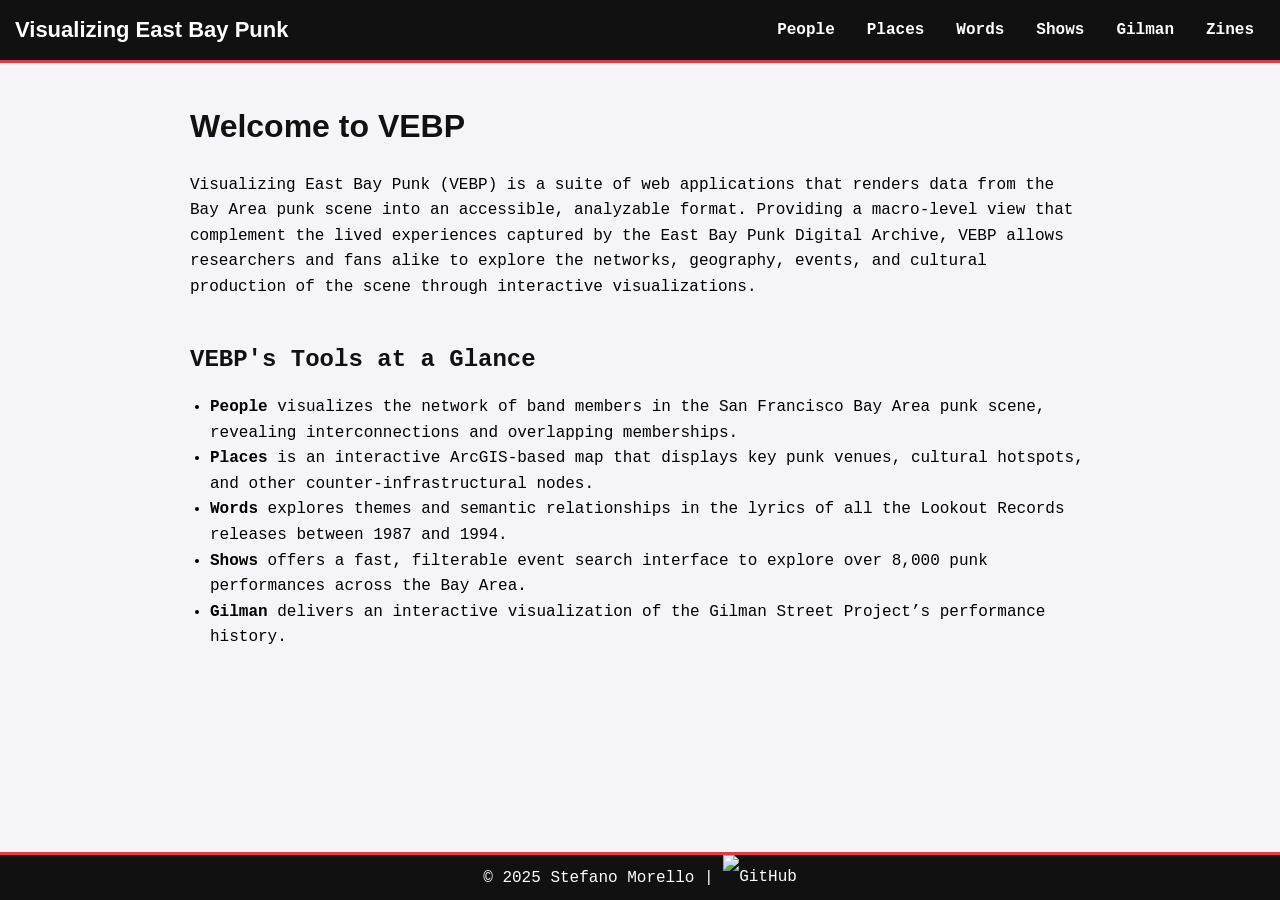
==== index.html @ 4cf8e24d "First Upload" ====
<!DOCTYPE html>
<html lang="en">
<head>
  <meta charset="UTF-8" />
  <title>Visualizing East Bay Punk</title>
  <style>
    html, body {
      margin: 0;
      padding: 0;
      height: 100%;
      overflow-x: hidden;
    }
    body {
      font-family: "Courier New", Courier, monospace;
      background-color: #f4f4f9;
    }
    /* NAVIGATION BAR */
    #navbar {
      position: fixed;
      top: 0;
      left: 0;
      width: 100%;
      height: 60px;
      background: #111;
      color: #fff;
      z-index: 1500;
      border-bottom: 3px solid #e63946;
    }
    #navbar .nav-container {
      display: flex;
      align-items: center;
      justify-content: space-between;
      padding: 0 15px;
      height: 100%;
    }
    #navbar .brand {
      font-size: 22px;
      font-weight: bold;
      font-family: Impact, "Arial Black", sans-serif;
    }
    #navbar .brand a {
      color: white;
      text-decoration: none;
    }
    #nav-toggle {
      display: none;
      background: transparent;
      border: none;
      color: #fff;
      font-size: 28px;
      cursor: pointer;
    }
    #navbar .nav-links {
      list-style: none;
      margin: 0;
      padding: 0;
      display: flex;
    }
    #navbar .nav-links li {
      margin-left: 10px;
    }
    #navbar .nav-links li a {
      text-decoration: none;
      color: white;
      font-size: 16px;
      font-weight: bold;
      padding: 5px 10px;
      border: 1px solid transparent;
      border-radius: 3px;
    }
    #navbar .nav-links li a:hover,
    #navbar .nav-links li a:focus {
      background-color: #e63946;
      border: 1px solid #e63946;
      outline: none;
    }
    #navbar .nav-links li a.active {
      background-color: #e63946;
      color: #fff;
      text-decoration: none;
    }
    
    /* MOBILE NAVIGATION */
    @media (max-width: 600px) {
      #navbar .nav-container {
        padding: 10px;
      }
      #nav-toggle {
        display: block;
      }
      #navbar .nav-links {
        position: fixed;
        top: 60px;
        left: 0;
        width: 100%;
        height: calc(100vh - 60px);
        background: #111;
        flex-direction: column;
        justify-content: center;
        align-items: center;
        z-index: 1600;
        display: none;
      }
      #navbar .nav-links.show {
        display: flex;
      }
      #navbar .nav-links li {
        margin: 15px 0;
        text-align: center;
      }
      #navbar .nav-links li a {
        width: 100%;
        padding: 15px;
        box-sizing: border-box;
      }
    }
    
    /* FOOTER */
    footer {
      position: fixed;
      bottom: 0;
      left: 0;
      width: 100%;
      height: 45px;
      background: #111;
      color: #fff;
      text-align: center;
      border-top: 3px solid #e63946;
      z-index: 1500;
    }
    footer p {
      margin: 0;
      line-height: 45px;
    }
    footer a {
      color: #fff;
      text-decoration: none;
    }
  </style>
</head>
<body>
  <!-- NAVIGATION BAR -->
  <nav id="navbar" role="navigation" aria-label="Main Navigation">
    <div class="nav-container">
      <span class="brand"><a href="https://eastbaypunkda.com/vebp/">Visualizing East Bay Punk</a></span>
      <button id="nav-toggle" aria-label="Toggle navigation">&#9776;</button>
      <ul class="nav-links">
        <li><a href="people.html" tabindex="0">People</a></li>
        <li><a href="places.html" tabindex="0">Places</a></li>
        <li><a href="words.html" tabindex="0">Words</a></li>
        <li><a href="shows.html" tabindex="0">Shows</a></li>
        <li><a href="gilman.html" tabindex="0">Gilman</a></li>
        <li><a href="https://eastbaypunkda.com" tabindex="0">Zines</a></li>
      </ul>
    </div>
  </nav>
  
  <div id="main-content">
    <div id="main-content" style="padding: 80px 20px 60px; max-width: 900px; margin: auto; line-height: 1.6;">
        <h1 style="font-family: Impact, 'Arial Black', sans-serif; font-size: 32px; margin-bottom: 20px; color: #111;">Welcome to VEBP</h1>
        <p>
          Visualizing East Bay Punk (VEBP) is a suite of web applications that renders data from the Bay Area punk scene into an accessible, analyzable format. Providing a macro-level view that complement the lived experiences captured by the East Bay Punk Digital Archive, VEBP allows researchers and fans alike to explore the networks, geography, events, and cultural production of the scene through interactive visualizations.
        </p>
        
        <h2 style="font-size: 24px; margin-top: 40px; margin-bottom: 10px; color: #111;">VEBP's Tools at a Glance</h2>
        <ul style="list-style-type: disc; padding-left: 20px;">
          <li><strong>People</strong> visualizes the network of band members in the San Francisco Bay Area punk scene, revealing interconnections and overlapping memberships.</li>
          <li><strong>Places</strong> is an interactive ArcGIS-based map that displays key punk venues, cultural hotspots, and other counter-infrastructural nodes.</li>
          <li><strong>Words</strong> explores  themes and semantic relationships in the lyrics of all the Lookout Records releases between 1987 and 1994.</li>
          <li><strong>Shows</strong> offers a fast, filterable event search interface to explore over 8,000 punk performances across the Bay Area.</li>
          <li><strong>Gilman</strong> delivers an interactive visualization of the Gilman Street Project’s performance history.</li>
        </ul>
      </div>
  </div>
  
  <!-- FOOTER -->
  <footer>
    <p>
      <a href="https://stefanomorello.com" target="_blank">© 2025 Stefano Morello</a> |
      <a href="https://github.com/smorello87/ebpdav" target="_blank">
        <img src="https://github.githubassets.com/images/modules/logos_page/GitHub-Mark.png" alt="GitHub" style="height:20px; vertical-align:middle;">
      </a>
    </p>
  </footer>
  
  <script>
    // Mobile nav toggle
    const navToggle = document.getElementById('nav-toggle');
    navToggle.addEventListener('click', () => {
      const navLinks = document.querySelector('#navbar .nav-links');
      navLinks.classList.toggle('show');
    });
  </script>
</body>
</html>
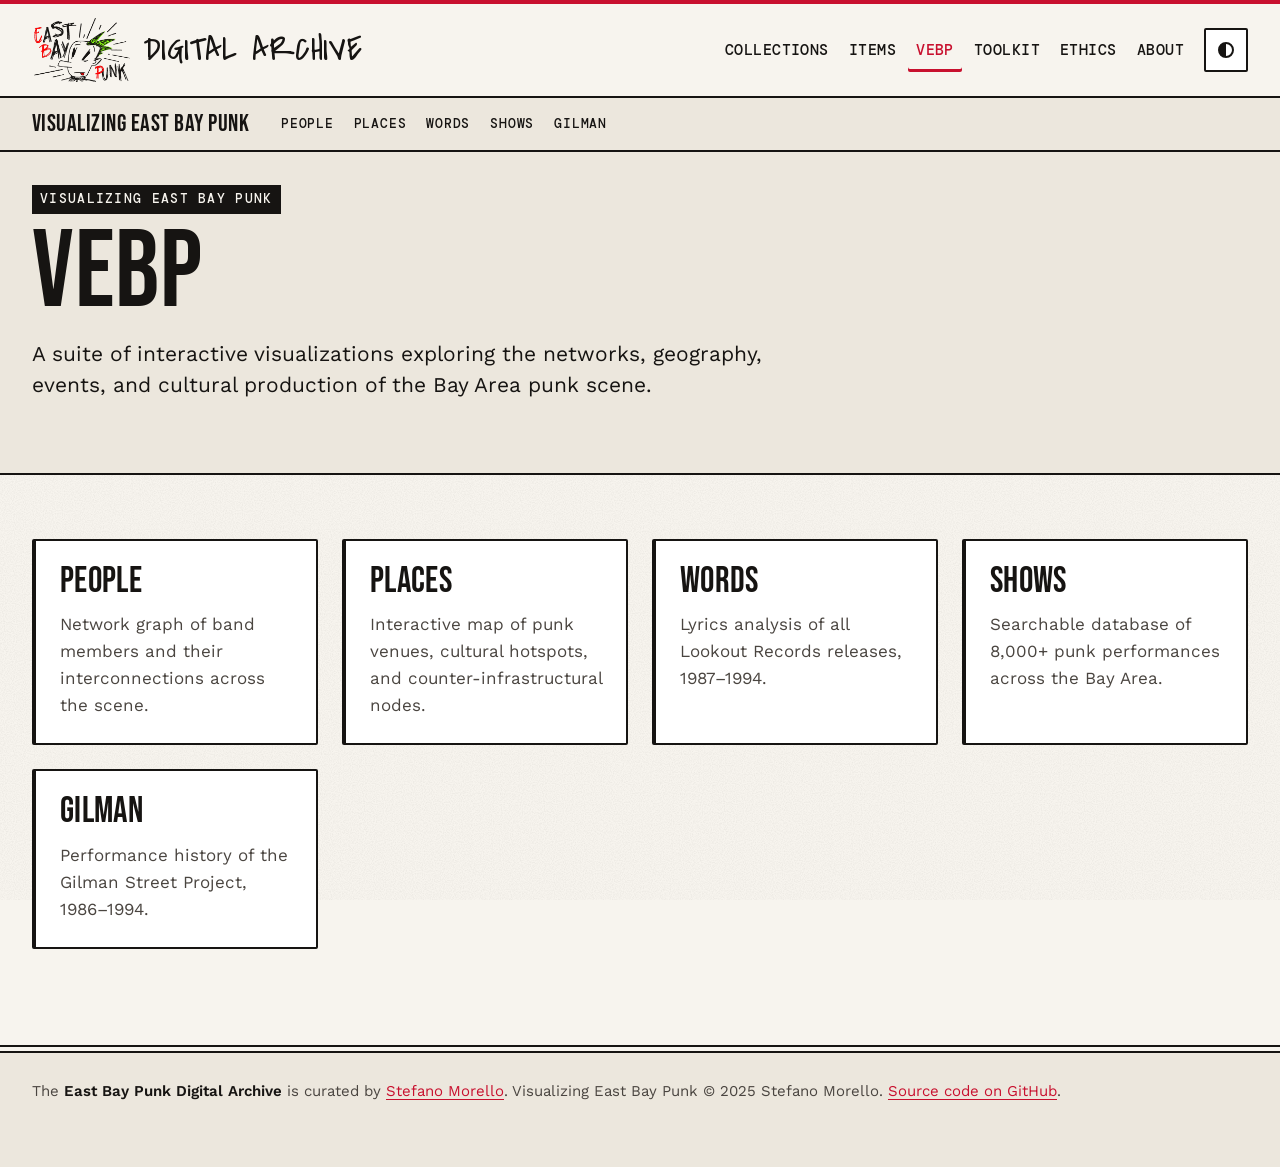
==== commit bd4e6025: "Redesign on the shared East Bay Punk design system; flat site layout Shared header/footer with the a" ====
--- a/index.html
+++ b/index.html
@@ -1,195 +1,115 @@
 <!DOCTYPE html>
-<html lang="en">
+<html lang="en" data-default-theme="light">
 <head>
-  <meta charset="UTF-8" />
+  <meta charset="UTF-8">
+  <meta name="viewport" content="width=device-width, initial-scale=1.0">
   <title>Visualizing East Bay Punk</title>
-  <style>
-    html, body {
-      margin: 0;
-      padding: 0;
-      height: 100%;
-      overflow-x: hidden;
-    }
-    body {
-      font-family: "Courier New", Courier, monospace;
-      background-color: #f4f4f9;
-    }
-    /* NAVIGATION BAR */
-    #navbar {
-      position: fixed;
-      top: 0;
-      left: 0;
-      width: 100%;
-      height: 60px;
-      background: #111;
-      color: #fff;
-      z-index: 1500;
-      border-bottom: 3px solid #e63946;
-    }
-    #navbar .nav-container {
-      display: flex;
-      align-items: center;
-      justify-content: space-between;
-      padding: 0 15px;
-      height: 100%;
-    }
-    #navbar .brand {
-      font-size: 22px;
-      font-weight: bold;
-      font-family: Impact, "Arial Black", sans-serif;
-    }
-    #navbar .brand a {
-      color: white;
-      text-decoration: none;
-    }
-    #nav-toggle {
-      display: none;
-      background: transparent;
-      border: none;
-      color: #fff;
-      font-size: 28px;
-      cursor: pointer;
-    }
-    #navbar .nav-links {
-      list-style: none;
-      margin: 0;
-      padding: 0;
-      display: flex;
-    }
-    #navbar .nav-links li {
-      margin-left: 10px;
-    }
-    #navbar .nav-links li a {
-      text-decoration: none;
-      color: white;
-      font-size: 16px;
-      font-weight: bold;
-      padding: 5px 10px;
-      border: 1px solid transparent;
-      border-radius: 3px;
-    }
-    #navbar .nav-links li a:hover,
-    #navbar .nav-links li a:focus {
-      background-color: #e63946;
-      border: 1px solid #e63946;
-      outline: none;
-    }
-    #navbar .nav-links li a.active {
-      background-color: #e63946;
-      color: #fff;
-      text-decoration: none;
-    }
-    
-    /* MOBILE NAVIGATION */
-    @media (max-width: 600px) {
-      #navbar .nav-container {
-        padding: 10px;
-      }
-      #nav-toggle {
-        display: block;
-      }
-      #navbar .nav-links {
-        position: fixed;
-        top: 60px;
-        left: 0;
-        width: 100%;
-        height: calc(100vh - 60px);
-        background: #111;
-        flex-direction: column;
-        justify-content: center;
-        align-items: center;
-        z-index: 1600;
-        display: none;
-      }
-      #navbar .nav-links.show {
-        display: flex;
-      }
-      #navbar .nav-links li {
-        margin: 15px 0;
-        text-align: center;
-      }
-      #navbar .nav-links li a {
-        width: 100%;
-        padding: 15px;
-        box-sizing: border-box;
-      }
-    }
-    
-    /* FOOTER */
-    footer {
-      position: fixed;
-      bottom: 0;
-      left: 0;
-      width: 100%;
-      height: 45px;
-      background: #111;
-      color: #fff;
-      text-align: center;
-      border-top: 3px solid #e63946;
-      z-index: 1500;
-    }
-    footer p {
-      margin: 0;
-      line-height: 45px;
-    }
-    footer a {
-      color: #fff;
-      text-decoration: none;
-    }
-  </style>
+  <meta name="color-scheme" content="light dark">
+  <script>(function(d){var r=d.documentElement,t;try{t=localStorage.getItem("ebp-theme")}catch(e){}if(t!=="light"&&t!=="dark"){t=r.getAttribute("data-default-theme")==="dark"?"dark":"light"}r.setAttribute("data-theme",t);r.classList.add("ebp-js")})(document);</script>
+  <!-- Google Analytics -->
+  <script async src="https://www.googletagmanager.com/gtag/js?id=G-9QR1ELFD27"></script>
+  <script>
+    window.dataLayer = window.dataLayer || [];
+    function gtag(){dataLayer.push(arguments);}
+    gtag('js', new Date());
+    gtag('config', 'G-9QR1ELFD27');
+  </script>
+  <link rel="stylesheet" href="shared/core/ebp-core.css">
+  <link rel="stylesheet" href="shared/css/style.css">
 </head>
 <body>
-  <!-- NAVIGATION BAR -->
-  <nav id="navbar" role="navigation" aria-label="Main Navigation">
-    <div class="nav-container">
-      <span class="brand"><a href="https://eastbaypunkda.com/vebp/">Visualizing East Bay Punk</a></span>
-      <button id="nav-toggle" aria-label="Toggle navigation">&#9776;</button>
-      <ul class="nav-links">
-        <li><a href="people.html" tabindex="0">People</a></li>
-        <li><a href="places.html" tabindex="0">Places</a></li>
-        <li><a href="words.html" tabindex="0">Words</a></li>
-        <li><a href="shows.html" tabindex="0">Shows</a></li>
-        <li><a href="gilman.html" tabindex="0">Gilman</a></li>
-        <li><a href="https://eastbaypunkda.com" tabindex="0">Zines</a></li>
+  <a class="ebp-skip" href="#content">Skip to main content</a>
+  <div id="nav-placeholder" class="vebp-header-slot"><noscript>
+<header class="ebp-header">
+  <div class="ebp-header__bar">
+    <a class="ebp-brand" href="https://eastbaypunkda.com/"><img class="ebp-brand__logo" src="shared/core/img/logo.png" alt="" width="60" height="40"><span class="ebp-brand__name">East Bay Punk <span>Digital Archive</span></span></a>
+    <nav id="ebp-nav" class="ebp-nav" aria-label="Main">
+      <ul class="ebp-nav__list">
+        <li><a href="https://eastbaypunkda.com/s/east-bay-punk-digital-archive/item-set">Collections</a></li>
+        <li><a href="https://eastbaypunkda.com/s/east-bay-punk-digital-archive/item">Items</a></li>
+        <li><a href="https://eastbaypunkda.com/vebp/" aria-current="true">VEBP</a></li>
+        <li><a href="https://eastbaypunkda.com/toolkit/">Toolkit</a></li>
+        <li><a href="https://eastbaypunkda.com/s/east-bay-punk-digital-archive/page/ethics">Ethics</a></li>
+        <li><a href="https://eastbaypunkda.com/s/east-bay-punk-digital-archive/page/about">About</a></li>
+      </ul>
+    </nav>
+  </div>
+  <nav class="ebp-subnav" aria-label="Visualizing East Bay Punk">
+    <a class="ebp-subnav__title" href="index.html" aria-current="page">Visualizing East Bay Punk</a>
+    <ul class="ebp-subnav__list">
+      <li><a href="people.html">People</a></li>
+      <li><a href="places.html">Places</a></li>
+      <li><a href="words.html">Words</a></li>
+      <li><a href="shows.html">Shows</a></li>
+      <li><a href="gilman.html">Gilman</a></li>
+    </ul>
+  </nav>
+</header>
+</noscript></div>
+
+  <main id="content" tabindex="-1">
+    <section class="ebp-hero vebp-hero" aria-labelledby="page-title">
+      <div class="ebp-hero__inner">
+        <p class="ebp-hero__kicker">Visualizing East Bay Punk</p>
+        <h1 class="ebp-hero__title" id="page-title">VEBP</h1>
+        <p class="ebp-hero__lede">
+          A suite of interactive visualizations exploring the networks, geography, events, and cultural production of the Bay Area punk scene.
+        </p>
+      </div>
+    </section>
+
+    <div class="vebp-main">
+      <ul class="ebp-grid vebp-tool-grid">
+        <li>
+          <article class="ebp-card vebp-tool-card">
+            <div class="ebp-card__body">
+              <h2 class="ebp-card__title"><a href="people.html">People</a></h2>
+              <p>Network graph of band members and their interconnections across the scene.</p>
+            </div>
+          </article>
+        </li>
+        <li>
+          <article class="ebp-card vebp-tool-card">
+            <div class="ebp-card__body">
+              <h2 class="ebp-card__title"><a href="places.html">Places</a></h2>
+              <p>Interactive map of punk venues, cultural hotspots, and counter-infrastructural nodes.</p>
+            </div>
+          </article>
+        </li>
+        <li>
+          <article class="ebp-card vebp-tool-card">
+            <div class="ebp-card__body">
+              <h2 class="ebp-card__title"><a href="words.html">Words</a></h2>
+              <p>Lyrics analysis of all Lookout Records releases, 1987&ndash;1994.</p>
+            </div>
+          </article>
+        </li>
+        <li>
+          <article class="ebp-card vebp-tool-card">
+            <div class="ebp-card__body">
+              <h2 class="ebp-card__title"><a href="shows.html">Shows</a></h2>
+              <p>Searchable database of 8,000+ punk performances across the Bay Area.</p>
+            </div>
+          </article>
+        </li>
+        <li>
+          <article class="ebp-card vebp-tool-card">
+            <div class="ebp-card__body">
+              <h2 class="ebp-card__title"><a href="gilman.html">Gilman</a></h2>
+              <p>Performance history of the Gilman Street Project, 1986&ndash;1994.</p>
+            </div>
+          </article>
+        </li>
       </ul>
     </div>
-  </nav>
-  
-  <div id="main-content">
-    <div id="main-content" style="padding: 80px 20px 60px; max-width: 900px; margin: auto; line-height: 1.6;">
-        <h1 style="font-family: Impact, 'Arial Black', sans-serif; font-size: 32px; margin-bottom: 20px; color: #111;">Welcome to VEBP</h1>
-        <p>
-          Visualizing East Bay Punk (VEBP) is a suite of web applications that renders data from the Bay Area punk scene into an accessible, analyzable format. Providing a macro-level view that complement the lived experiences captured by the East Bay Punk Digital Archive, VEBP allows researchers and fans alike to explore the networks, geography, events, and cultural production of the scene through interactive visualizations.
-        </p>
-        
-        <h2 style="font-size: 24px; margin-top: 40px; margin-bottom: 10px; color: #111;">VEBP's Tools at a Glance</h2>
-        <ul style="list-style-type: disc; padding-left: 20px;">
-          <li><strong>People</strong> visualizes the network of band members in the San Francisco Bay Area punk scene, revealing interconnections and overlapping memberships.</li>
-          <li><strong>Places</strong> is an interactive ArcGIS-based map that displays key punk venues, cultural hotspots, and other counter-infrastructural nodes.</li>
-          <li><strong>Words</strong> explores  themes and semantic relationships in the lyrics of all the Lookout Records releases between 1987 and 1994.</li>
-          <li><strong>Shows</strong> offers a fast, filterable event search interface to explore over 8,000 punk performances across the Bay Area.</li>
-          <li><strong>Gilman</strong> delivers an interactive visualization of the Gilman Street Project’s performance history.</li>
-        </ul>
-      </div>
-  </div>
-  
-  <!-- FOOTER -->
-  <footer>
-    <p>
-      <a href="https://stefanomorello.com" target="_blank">© 2025 Stefano Morello</a> |
-      <a href="https://github.com/smorello87/ebpdav" target="_blank">
-        <img src="https://github.githubassets.com/images/modules/logos_page/GitHub-Mark.png" alt="GitHub" style="height:20px; vertical-align:middle;">
-      </a>
-    </p>
-  </footer>
-  
-  <script>
-    // Mobile nav toggle
-    const navToggle = document.getElementById('nav-toggle');
-    navToggle.addEventListener('click', () => {
-      const navLinks = document.querySelector('#navbar .nav-links');
-      navLinks.classList.toggle('show');
-    });
-  </script>
+  </main>
+
+  <div id="footer-placeholder" class="vebp-footer-slot"><noscript>
+<footer class="ebp-footer">
+  <p>The <strong>East Bay Punk Digital Archive</strong> is curated by <a href="https://stefanomorello.com">Stefano Morello</a>. Visualizing East Bay Punk &copy; 2025 Stefano Morello. <a href="https://github.com/smorello87/vebp">Source code on GitHub</a>.</p>
+</footer>
+</noscript></div>
+  <script src="shared/core/ebp-core.js"></script>
+  <script src="shared/js/components.js"></script>
 </body>
 </html>
--- a/shared/core/ebp-core.css
+++ b/shared/core/ebp-core.css
@@ -0,0 +1,1573 @@
+/*!
+ * ebp-core.css — shared identity for the East Bay Punk Digital Archive,
+ * Visualizing East Bay Punk and the Punk Archiving Toolkit.
+ * Single source of truth: core/. Copies are made by scripts/sync-core.sh — edit core only.
+ * Contract: docs/design.md. Plain CSS, no build step.
+ * Fonts resolve relative to this file (fonts/…), so copy the css + fonts/ folder together.
+ */
+
+/* ==========================================================================
+   1. Fonts (self-hosted, relative URLs)
+   ========================================================================== */
+/* Bebas Neue, Work Sans (variable 100–900, roman + italic), DM Mono 400/500 — SIL OFL 1.1
+   (licences in fonts/*-OFL.txt). Source: @fontsource 5.1.0. latin + latin-ext subsets. */
+/* Hand-lettered face for the "Digital Archive" wordmark only (to sit with the hand-drawn logo). */
+@font-face {
+  font-family: "Covered By Your Grace";
+  src: url("fonts/covered-by-your-grace-400-latin.woff2") format("woff2");
+  font-weight: 400;
+  font-style: normal;
+  font-display: swap;
+}
+@font-face {
+  font-family: "Bebas Neue";
+  src: url("fonts/bebas-neue-400-latin-ext.woff2") format("woff2");
+  font-weight: 400;
+  font-style: normal;
+  font-display: swap;
+  unicode-range: U+0100-02BA, U+02BD-02C5, U+02C7-02CC, U+02CE-02D7, U+02DD-02FF, U+0304, U+0308, U+0329, U+1D00-1DBF, U+1E00-1E9F, U+1EF2-1EFF, U+2020, U+20A0-20AB, U+20AD-20C0, U+2113, U+2C60-2C7F, U+A720-A7FF;
+}
+@font-face {
+  font-family: "Bebas Neue";
+  src: url("fonts/bebas-neue-400-latin.woff2") format("woff2");
+  font-weight: 400;
+  font-style: normal;
+  font-display: swap;
+  unicode-range: U+0000-00FF, U+0131, U+0152-0153, U+02BB-02BC, U+02C6, U+02DA, U+02DC, U+0304, U+0308, U+0329, U+2000-206F, U+20AC, U+2122, U+2191, U+2193, U+2212, U+2215, U+FEFF, U+FFFD;
+}
+@font-face {
+  font-family: "Work Sans";
+  src: url("fonts/work-sans-var-latin-ext.woff2") format("woff2-variations"),
+       url("fonts/work-sans-var-latin-ext.woff2") format("woff2");
+  font-weight: 100 900;
+  font-style: normal;
+  font-display: swap;
+  unicode-range: U+0100-02BA, U+02BD-02C5, U+02C7-02CC, U+02CE-02D7, U+02DD-02FF, U+0304, U+0308, U+0329, U+1D00-1DBF, U+1E00-1E9F, U+1EF2-1EFF, U+2020, U+20A0-20AB, U+20AD-20C0, U+2113, U+2C60-2C7F, U+A720-A7FF;
+}
+@font-face {
+  font-family: "Work Sans";
+  src: url("fonts/work-sans-var-latin.woff2") format("woff2-variations"),
+       url("fonts/work-sans-var-latin.woff2") format("woff2");
+  font-weight: 100 900;
+  font-style: normal;
+  font-display: swap;
+  unicode-range: U+0000-00FF, U+0131, U+0152-0153, U+02BB-02BC, U+02C6, U+02DA, U+02DC, U+0304, U+0308, U+0329, U+2000-206F, U+20AC, U+2122, U+2191, U+2193, U+2212, U+2215, U+FEFF, U+FFFD;
+}
+@font-face {
+  font-family: "Work Sans";
+  src: url("fonts/work-sans-var-italic-latin-ext.woff2") format("woff2-variations"),
+       url("fonts/work-sans-var-italic-latin-ext.woff2") format("woff2");
+  font-weight: 100 900;
+  font-style: italic;
+  font-display: swap;
+  unicode-range: U+0100-02BA, U+02BD-02C5, U+02C7-02CC, U+02CE-02D7, U+02DD-02FF, U+0304, U+0308, U+0329, U+1D00-1DBF, U+1E00-1E9F, U+1EF2-1EFF, U+2020, U+20A0-20AB, U+20AD-20C0, U+2113, U+2C60-2C7F, U+A720-A7FF;
+}
+@font-face {
+  font-family: "Work Sans";
+  src: url("fonts/work-sans-var-italic-latin.woff2") format("woff2-variations"),
+       url("fonts/work-sans-var-italic-latin.woff2") format("woff2");
+  font-weight: 100 900;
+  font-style: italic;
+  font-display: swap;
+  unicode-range: U+0000-00FF, U+0131, U+0152-0153, U+02BB-02BC, U+02C6, U+02DA, U+02DC, U+0304, U+0308, U+0329, U+2000-206F, U+20AC, U+2122, U+2191, U+2193, U+2212, U+2215, U+FEFF, U+FFFD;
+}
+@font-face {
+  font-family: "DM Mono";
+  src: url("fonts/dm-mono-400-latin-ext.woff2") format("woff2");
+  font-weight: 400;
+  font-style: normal;
+  font-display: swap;
+  unicode-range: U+0100-02BA, U+02BD-02C5, U+02C7-02CC, U+02CE-02D7, U+02DD-02FF, U+0304, U+0308, U+0329, U+1D00-1DBF, U+1E00-1E9F, U+1EF2-1EFF, U+2020, U+20A0-20AB, U+20AD-20C0, U+2113, U+2C60-2C7F, U+A720-A7FF;
+}
+@font-face {
+  font-family: "DM Mono";
+  src: url("fonts/dm-mono-400-latin.woff2") format("woff2");
+  font-weight: 400;
+  font-style: normal;
+  font-display: swap;
+  unicode-range: U+0000-00FF, U+0131, U+0152-0153, U+02BB-02BC, U+02C6, U+02DA, U+02DC, U+0304, U+0308, U+0329, U+2000-206F, U+20AC, U+2122, U+2191, U+2193, U+2212, U+2215, U+FEFF, U+FFFD;
+}
+@font-face {
+  font-family: "DM Mono";
+  src: url("fonts/dm-mono-500-latin-ext.woff2") format("woff2");
+  font-weight: 500;
+  font-style: normal;
+  font-display: swap;
+  unicode-range: U+0100-02BA, U+02BD-02C5, U+02C7-02CC, U+02CE-02D7, U+02DD-02FF, U+0304, U+0308, U+0329, U+1D00-1DBF, U+1E00-1E9F, U+1EF2-1EFF, U+2020, U+20A0-20AB, U+20AD-20C0, U+2113, U+2C60-2C7F, U+A720-A7FF;
+}
+@font-face {
+  font-family: "DM Mono";
+  src: url("fonts/dm-mono-500-latin.woff2") format("woff2");
+  font-weight: 500;
+  font-style: normal;
+  font-display: swap;
+  unicode-range: U+0000-00FF, U+0131, U+0152-0153, U+02BB-02BC, U+02C6, U+02DA, U+02DC, U+0304, U+0308, U+0329, U+2000-206F, U+20AC, U+2122, U+2191, U+2193, U+2212, U+2215, U+FEFF, U+FFFD;
+}
+/* Metric-adjusted system fallbacks to limit layout shift while the web fonts load. */
+@font-face {
+  font-family: "Bebas Neue Fallback";
+  src: local("Impact"), local("Arial Narrow Bold"), local("Haettenschweiler");
+  size-adjust: 92%;
+  ascent-override: 98%;
+}
+@font-face {
+  font-family: "Work Sans Fallback";
+  src: local("Arial"), local("Helvetica Neue"), local("Helvetica");
+  size-adjust: 108%;
+  ascent-override: 86%;
+  descent-override: 23%;
+}
+@font-face {
+  font-family: "DM Mono Fallback";
+  src: local("Menlo"), local("Consolas"), local("Courier New");
+  size-adjust: 95%;
+}
+
+/* ==========================================================================
+   2. Tokens
+   Light ("paper") is the default. Dark ("ink") applies via data-theme="dark",
+   or — before JS runs / without JS — via the page default or the OS preference.
+   The three dark blocks MUST stay identical; scripts/contrast-check.mjs verifies it.
+   No colour values are allowed anywhere outside these blocks.
+   ========================================================================== */
+/* @tokens light */
+:root,
+[data-theme="light"] {
+  color-scheme: light;
+  --ebp-bg: #f7f4ee;
+  --ebp-surface: #ffffff;
+  --ebp-surface-2: #ece7dd;
+  --ebp-ink: #161412;
+  --ebp-ink-2: #4a4540;
+  --ebp-border: #b9b1a4;
+  --ebp-border-strong: #6f685e;
+  --ebp-accent: #c8102e;
+  --ebp-accent-hover: #9d0b22;
+  --ebp-on-accent: #ffffff;
+  --ebp-highlight: #b6f000;
+  --ebp-on-highlight: #161412;
+  --ebp-focus: #161412;
+  --ebp-logo-tile: #161412;
+  --ebp-grain-opacity: 0.05;
+}
+/* @end */
+
+/* @tokens dark */
+[data-theme="dark"] {
+  color-scheme: dark;
+  --ebp-bg: #0e0d0c;
+  --ebp-surface: #1a1816;
+  --ebp-surface-2: #25221f;
+  --ebp-ink: #f3efe8;
+  --ebp-ink-2: #b8b1a6;
+  --ebp-border: #4a453f;
+  --ebp-border-strong: #8a8378;
+  --ebp-accent: #ff5a66;
+  --ebp-accent-hover: #ff8088;
+  --ebp-on-accent: #0e0d0c;
+  --ebp-highlight: #b6f000;
+  --ebp-on-highlight: #0e0d0c;
+  --ebp-focus: #ffffff;
+  --ebp-logo-tile: #000000;
+  --ebp-grain-opacity: 0.06;
+}
+/* @end */
+
+/* No data-theme yet (no JS): page default dark. Copy of the dark block. */
+/* @tokens dark-copy */
+:root:not([data-theme])[data-default-theme="dark"] {
+  color-scheme: dark;
+  --ebp-bg: #0e0d0c;
+  --ebp-surface: #1a1816;
+  --ebp-surface-2: #25221f;
+  --ebp-ink: #f3efe8;
+  --ebp-ink-2: #b8b1a6;
+  --ebp-border: #4a453f;
+  --ebp-border-strong: #8a8378;
+  --ebp-accent: #ff5a66;
+  --ebp-accent-hover: #ff8088;
+  --ebp-on-accent: #0e0d0c;
+  --ebp-highlight: #b6f000;
+  --ebp-on-highlight: #0e0d0c;
+  --ebp-focus: #ffffff;
+  --ebp-logo-tile: #000000;
+  --ebp-grain-opacity: 0.06;
+}
+/* @end */
+
+/* No data-theme yet (no JS): explicit OS dark preference wins. Copy of the dark block. */
+@media (prefers-color-scheme: dark) {
+  /* @tokens dark-copy */
+  :root:not([data-theme]) {
+    color-scheme: dark;
+    --ebp-bg: #0e0d0c;
+    --ebp-surface: #1a1816;
+    --ebp-surface-2: #25221f;
+    --ebp-ink: #f3efe8;
+    --ebp-ink-2: #b8b1a6;
+    --ebp-border: #4a453f;
+    --ebp-border-strong: #8a8378;
+    --ebp-accent: #ff5a66;
+    --ebp-accent-hover: #ff8088;
+    --ebp-on-accent: #0e0d0c;
+    --ebp-highlight: #b6f000;
+    --ebp-on-highlight: #0e0d0c;
+    --ebp-focus: #ffffff;
+    --ebp-logo-tile: #000000;
+    --ebp-grain-opacity: 0.06;
+  }
+  /* @end */
+}
+
+/* Mode-independent tokens: type, space, shape. */
+:root {
+  --ebp-font-display: "Bebas Neue", "Bebas Neue Fallback", Impact, "Arial Narrow", sans-serif;
+  --ebp-font-body: "Work Sans", "Work Sans Fallback", system-ui, -apple-system, "Segoe UI", Arial, sans-serif;
+  --ebp-font-mono: "DM Mono", "DM Mono Fallback", ui-monospace, Menlo, Consolas, monospace;
+
+  --ebp-text-xs: 0.8125rem;   /* 13px — mono labels, never body copy */
+  --ebp-text-sm: 0.9375rem;   /* 15px */
+  --ebp-text-base: 1.0625rem; /* 17px */
+  --ebp-text-lg: clamp(1.125rem, 1.05rem + 0.4vw, 1.3125rem);
+  --ebp-text-h4: clamp(1.0625rem, 1rem + 0.3vw, 1.1875rem);
+  --ebp-text-h3: clamp(1.25rem, 1.12rem + 0.6vw, 1.5rem);
+  --ebp-text-h2: clamp(1.875rem, 1.5rem + 1.8vw, 2.75rem);
+  --ebp-text-h1: clamp(2.5rem, 1.8rem + 3.4vw, 4.5rem);
+  --ebp-text-display: clamp(3.25rem, 2rem + 6vw, 7.5rem);
+  --ebp-leading: 1.6;
+  --ebp-measure: 70ch;
+
+  --ebp-s-1: 0.25rem;  /* 4px */
+  --ebp-s-2: 0.5rem;   /* 8px */
+  --ebp-s-3: 0.75rem;  /* 12px */
+  --ebp-s-4: 1rem;     /* 16px */
+  --ebp-s-5: 1.5rem;   /* 24px */
+  --ebp-s-6: 2rem;     /* 32px */
+  --ebp-s-7: 3rem;     /* 48px */
+  --ebp-s-8: 4rem;     /* 64px */
+
+  --ebp-radius: 2px;
+  --ebp-rule: 2px;
+  --ebp-rule-heavy: 4px;
+  --ebp-shadow: 4px 4px 0 var(--ebp-ink);
+  --ebp-shadow-sm: 2px 2px 0 var(--ebp-ink);
+  --ebp-target: 44px;
+  --ebp-max: 80rem;
+  --ebp-gutter: clamp(1rem, 0.6rem + 2vw, 2rem);
+  --ebp-ease: 120ms ease-out;
+  --ebp-focus-ring: 0 0 0 2px var(--ebp-bg), 0 0 0 8px var(--ebp-highlight);
+}
+
+/* ==========================================================================
+   3. Reset + base
+   ========================================================================== */
+*,
+*::before,
+*::after { box-sizing: border-box; }
+
+html {
+  -webkit-text-size-adjust: 100%;
+  text-size-adjust: 100%;
+  background-color: var(--ebp-bg);
+  scroll-padding-top: var(--ebp-s-6);
+}
+
+body {
+  margin: 0;
+  min-height: 100vh;
+  position: relative;
+  isolation: isolate;
+  background-color: var(--ebp-bg);
+  color: var(--ebp-ink);
+  font-family: var(--ebp-font-body);
+  font-size: var(--ebp-text-base);
+  line-height: var(--ebp-leading);
+  font-weight: 400;
+  font-kerning: normal;
+  overflow-wrap: break-word;
+  -webkit-font-smoothing: antialiased;
+}
+
+/* Photocopy grain: sits behind content (z-index -1), coloured by the ink token only.
+   Off for reduced motion, more contrast, forced colours and print. */
+body::before {
+  content: "";
+  position: fixed;
+  inset: 0;
+  z-index: -1;
+  pointer-events: none;
+  background-color: var(--ebp-ink);
+  opacity: var(--ebp-grain-opacity);
+  -webkit-mask-image: url("data:image/svg+xml,%3Csvg xmlns='http://www.w3.org/2000/svg' width='180' height='180'%3E%3Cfilter id='n'%3E%3CfeTurbulence type='fractalNoise' baseFrequency='.9' numOctaves='2' stitchTiles='stitch'/%3E%3CfeColorMatrix values='0 0 0 0 0 0 0 0 0 0 0 0 0 0 0 0 0 0 1.6 -.55'/%3E%3C/filter%3E%3Crect width='100%25' height='100%25' filter='url(%23n)'/%3E%3C/svg%3E");
+  mask-image: url("data:image/svg+xml,%3Csvg xmlns='http://www.w3.org/2000/svg' width='180' height='180'%3E%3Cfilter id='n'%3E%3CfeTurbulence type='fractalNoise' baseFrequency='.9' numOctaves='2' stitchTiles='stitch'/%3E%3CfeColorMatrix values='0 0 0 0 0 0 0 0 0 0 0 0 0 0 0 0 0 0 1.6 -.55'/%3E%3C/filter%3E%3Crect width='100%25' height='100%25' filter='url(%23n)'/%3E%3C/svg%3E");
+  -webkit-mask-size: 180px 180px;
+  mask-size: 180px 180px;
+}
+.ebp-no-grain body::before { display: none; }
+
+img,
+svg,
+video,
+canvas,
+iframe,
+embed,
+object { max-width: 100%; }
+img,
+video { height: auto; }
+img { border-style: none; }
+svg:not([fill]) { fill: currentColor; }
+
+button,
+input,
+select,
+textarea {
+  font: inherit;
+  color: inherit;
+  letter-spacing: inherit;
+}
+button { cursor: pointer; }
+[hidden] { display: none !important; }
+
+main:focus { outline: none; }
+main:focus-visible { outline: none; }
+
+::selection {
+  background-color: var(--ebp-highlight);
+  color: var(--ebp-on-highlight);
+}
+
+/* ==========================================================================
+   4. Typography
+   ========================================================================== */
+h1, h2, h3, h4, h5, h6 {
+  margin: 0 0 var(--ebp-s-4);
+  color: var(--ebp-ink);
+  text-wrap: balance;
+}
+h1, h2 {
+  font-family: var(--ebp-font-display);
+  font-weight: 400;
+  text-transform: uppercase;
+  letter-spacing: 0.01em;
+  line-height: 0.95;
+}
+h1 { font-size: var(--ebp-text-h1); }
+h2 { font-size: var(--ebp-text-h2); margin-top: var(--ebp-s-7); }
+h1 + h2 { margin-top: var(--ebp-s-5); }
+h3, h4, h5, h6 {
+  font-family: var(--ebp-font-body);
+  font-weight: 700;
+  line-height: 1.25;
+  letter-spacing: -0.005em;
+}
+h3 { font-size: var(--ebp-text-h3); margin-top: var(--ebp-s-6); }
+h4 { font-size: var(--ebp-text-h4); margin-top: var(--ebp-s-5); }
+h5, h6 { font-size: var(--ebp-text-base); margin-top: var(--ebp-s-5); }
+
+p, ul, ol, dl, blockquote, figure, pre, table { margin: 0 0 var(--ebp-s-4); }
+
+a {
+  color: var(--ebp-accent);
+  text-decoration-line: underline;
+  text-decoration-thickness: 1px;
+  text-underline-offset: 0.18em;
+}
+a:hover {
+  color: var(--ebp-accent-hover);
+  text-decoration-thickness: 2px;
+}
+
+strong, b { font-weight: 700; }
+small { font-size: var(--ebp-text-sm); }
+hr {
+  border: 0;
+  border-top: var(--ebp-rule) solid var(--ebp-ink);
+  margin: var(--ebp-s-6) 0;
+}
+code, kbd, samp, pre {
+  font-family: var(--ebp-font-mono);
+  font-size: 0.92em;
+}
+code, kbd {
+  background-color: var(--ebp-surface-2);
+  color: var(--ebp-ink);
+  padding: 0.1em 0.35em;
+  border-radius: var(--ebp-radius);
+}
+pre {
+  background-color: var(--ebp-surface-2);
+  color: var(--ebp-ink);
+  padding: var(--ebp-s-4);
+  overflow-x: auto;
+  border-left: var(--ebp-rule-heavy) solid var(--ebp-ink);
+}
+pre code { background: none; padding: 0; }
+figcaption,
+caption {
+  font-family: var(--ebp-font-mono);
+  font-size: var(--ebp-text-xs);
+  color: var(--ebp-ink-2);
+  letter-spacing: 0.02em;
+  margin-top: var(--ebp-s-2);
+}
+table {
+  border-collapse: collapse;
+  width: 100%;
+}
+th, td {
+  text-align: left;
+  vertical-align: top;
+  padding: var(--ebp-s-2) var(--ebp-s-3);
+  border-bottom: 1px solid var(--ebp-border);
+}
+th {
+  font-family: var(--ebp-font-mono);
+  font-size: var(--ebp-text-xs);
+  font-weight: 500;
+  text-transform: uppercase;
+  letter-spacing: 0.06em;
+  border-bottom: var(--ebp-rule) solid var(--ebp-ink);
+}
+caption { caption-side: bottom; text-align: left; }
+
+/* Utility text styles */
+.ebp-display {
+  font-family: var(--ebp-font-display);
+  font-size: var(--ebp-text-display);
+  font-weight: 400;
+  line-height: 0.9;
+  text-transform: uppercase;
+}
+.ebp-label {
+  font-family: var(--ebp-font-mono);
+  font-size: var(--ebp-text-xs);
+  font-weight: 500;
+  text-transform: uppercase;
+  letter-spacing: 0.08em;
+  color: var(--ebp-ink-2);
+}
+.ebp-lede {
+  font-size: var(--ebp-text-lg);
+  line-height: 1.5;
+  max-width: 60ch;
+}
+.ebp-muted { color: var(--ebp-ink-2); }
+
+/* ==========================================================================
+   5. Focus + skip link + visually hidden
+   ========================================================================== */
+:focus-visible {
+  outline: 3px solid var(--ebp-focus);
+  outline-offset: 2px;
+  box-shadow: var(--ebp-focus-ring);
+}
+/* Elements that already carry a sticker shadow keep it under the focus ring. */
+.ebp-btn:focus-visible,
+.ebp-theme-toggle:focus-visible,
+.ebp-nav-toggle:focus-visible {
+  box-shadow: var(--ebp-focus-ring), var(--ebp-shadow);
+}
+
+.ebp-skip {
+  position: absolute;
+  z-index: 1000;
+  top: var(--ebp-s-2);
+  left: var(--ebp-s-2);
+  padding: var(--ebp-s-3) var(--ebp-s-4);
+  background-color: var(--ebp-ink);
+  color: var(--ebp-bg);
+  font-family: var(--ebp-font-mono);
+  font-weight: 500;
+  font-size: var(--ebp-text-sm);
+  text-transform: uppercase;
+  letter-spacing: 0.06em;
+  text-decoration: none;
+  border-radius: var(--ebp-radius);
+  transform: translateY(calc(-100% - var(--ebp-s-4)));
+}
+.ebp-skip:focus,
+.ebp-skip:focus-visible {
+  transform: none;
+  color: var(--ebp-bg);
+}
+
+.ebp-vh,
+.ebp-vh-focusable:not(:focus):not(:focus-within) {
+  position: absolute !important;
+  width: 1px !important;
+  height: 1px !important;
+  padding: 0 !important;
+  margin: -1px !important;
+  overflow: hidden !important;
+  clip: rect(0 0 0 0) !important;
+  clip-path: inset(50%) !important;
+  white-space: nowrap !important;
+  border: 0 !important;
+}
+
+/* ==========================================================================
+   6. Layout helpers
+   ========================================================================== */
+.ebp-container {
+  width: 100%;
+  max-width: var(--ebp-max);
+  margin-inline: auto;
+  padding-inline: var(--ebp-gutter);
+}
+.ebp-container--narrow { max-width: calc(44rem + 2 * var(--ebp-gutter)); }
+.ebp-band {
+  background-color: var(--ebp-surface-2);
+  border-block: var(--ebp-rule) solid var(--ebp-ink);
+  padding-block: var(--ebp-s-7);
+}
+.ebp-stack > * + * { margin-top: var(--ebp-s-4); }
+
+/* ==========================================================================
+   7. Header (exact markup contract in docs/design.md)
+   ========================================================================== */
+.ebp-header {
+  position: relative;
+  z-index: 50;
+  background-color: var(--ebp-bg);
+  color: var(--ebp-ink);
+  border-top: var(--ebp-rule-heavy) solid var(--ebp-accent);
+  border-bottom: var(--ebp-rule) solid var(--ebp-ink);
+}
+/* VEBP visualisation pages may opt in to a compact sticky bar. */
+.ebp-header--sticky {
+  position: sticky;
+  top: 0;
+}
+
+.ebp-header__bar {
+  display: flex;
+  flex-wrap: wrap;
+  align-items: center;
+  gap: var(--ebp-s-3) var(--ebp-s-5);
+  max-width: var(--ebp-max);
+  margin-inline: auto;
+  padding: var(--ebp-s-3) var(--ebp-gutter);
+}
+
+.ebp-brand {
+  display: inline-flex;
+  align-items: center;
+  gap: var(--ebp-s-3);
+  min-height: var(--ebp-target);
+  margin-right: auto;
+  color: var(--ebp-ink);
+  text-decoration: none;
+}
+.ebp-brand:hover { color: var(--ebp-ink); }
+.ebp-brand:hover .ebp-brand__name { text-decoration: underline; text-decoration-thickness: 2px; text-underline-offset: 0.12em; }
+.ebp-brand__logo {
+  display: block;
+  box-sizing: content-box;
+  width: 60px;
+  height: 40px;
+  padding: 3px 4px;
+  object-fit: contain;
+  flex: none;
+  /* The Spike artwork is white + red + green on transparent: it always sits on a dark sticker. */
+  background-color: var(--ebp-logo-tile);
+  border: var(--ebp-rule) solid var(--ebp-ink);
+  border-radius: var(--ebp-radius);
+  box-shadow: var(--ebp-shadow-sm);
+  transform: rotate(-2deg);
+}
+/* Set by ebp-core.js once the logo matches the mode (ink lines on paper, white lines on ink): no tile needed. */
+.ebp-brand__logo--bare {
+  background-color: transparent;
+  border-color: transparent;
+  box-shadow: none;
+  transform: none;
+  padding: 0;
+  width: 126px;
+  height: 84px;
+}
+/* The logo artwork already reads "East Bay Punk", so only "Digital Archive" is shown as text.
+   "East Bay Punk" stays in the markup (font-size 0) so the link's accessible name is the full title. */
+.ebp-brand__name {
+  display: flex;
+  flex-direction: column;
+  font-size: 0;
+  line-height: 0;
+  white-space: nowrap;
+}
+.ebp-brand__name > span {
+  font-family: "Covered By Your Grace", var(--ebp-font-display);
+  font-size: 2.875rem;
+  font-weight: 400;
+  letter-spacing: 0.01em;
+  line-height: 0.9;
+  text-transform: uppercase;
+  color: var(--ebp-ink);
+}
+
+.ebp-nav { display: block; }
+.ebp-nav__list {
+  display: flex;
+  flex-wrap: wrap;
+  align-items: center;
+  gap: 0 var(--ebp-s-1);
+  margin: 0;
+  padding: 0;
+  list-style: none;
+}
+.ebp-nav__list > li { margin: 0; }
+.ebp-nav__list a,
+.ebp-subnav__list a {
+  display: inline-flex;
+  align-items: center;
+  min-height: var(--ebp-target);
+  padding: 0 var(--ebp-s-3);
+  font-family: var(--ebp-font-mono);
+  font-size: var(--ebp-text-sm);
+  font-weight: 500;
+  text-transform: uppercase;
+  letter-spacing: 0.06em;
+  color: var(--ebp-ink);
+  text-decoration: none;
+  border-radius: var(--ebp-radius);
+}
+.ebp-nav__list a:hover,
+.ebp-subnav__list a:hover {
+  color: var(--ebp-ink);
+  text-decoration: underline;
+  text-decoration-color: var(--ebp-accent);
+  text-decoration-thickness: 3px;
+  text-underline-offset: 0.35em;
+}
+.ebp-nav__list a[aria-current],
+.ebp-subnav__list a[aria-current] {
+  color: var(--ebp-accent);
+  box-shadow: inset 0 -3px 0 var(--ebp-accent);
+}
+.ebp-nav__list a[aria-current]:focus-visible,
+.ebp-subnav__list a[aria-current]:focus-visible {
+  box-shadow: inset 0 -3px 0 var(--ebp-accent), var(--ebp-focus-ring);
+}
+
+.ebp-header__tools {
+  display: flex;
+  align-items: center;
+  gap: var(--ebp-s-2);
+}
+/* Archive search in the header (optional). */
+.ebp-header__search {
+  display: flex;
+  align-items: stretch;
+  margin: 0;
+}
+.ebp-header__search input[type="search"],
+.ebp-header__search input[type="text"] {
+  width: 12rem;
+  min-height: var(--ebp-target);
+  padding: 0 var(--ebp-s-3);
+  background-color: var(--ebp-surface);
+  color: var(--ebp-ink);
+  border: var(--ebp-rule) solid var(--ebp-border-strong);
+  border-right: 0;
+  border-radius: var(--ebp-radius) 0 0 var(--ebp-radius);
+}
+.ebp-header__search button {
+  min-height: var(--ebp-target);
+  min-width: var(--ebp-target);
+  padding: 0 var(--ebp-s-3);
+  background-color: var(--ebp-ink);
+  color: var(--ebp-bg);
+  border: var(--ebp-rule) solid var(--ebp-ink);
+  border-radius: 0 var(--ebp-radius) var(--ebp-radius) 0;
+  font-family: var(--ebp-font-mono);
+  font-size: var(--ebp-text-sm);
+  font-weight: 500;
+  text-transform: uppercase;
+  letter-spacing: 0.06em;
+}
+
+/* Theme toggle + nav toggle share the "chip" button look. */
+.ebp-theme-toggle,
+.ebp-nav-toggle {
+  display: inline-flex;
+  align-items: center;
+  justify-content: center;
+  gap: var(--ebp-s-2);
+  min-height: var(--ebp-target);
+  min-width: var(--ebp-target);
+  margin: 0;
+  padding: 0 var(--ebp-s-3);
+  background-color: var(--ebp-surface);
+  color: var(--ebp-ink);
+  border: var(--ebp-rule) solid var(--ebp-ink);
+  border-radius: var(--ebp-radius);
+  font-family: var(--ebp-font-mono);
+  font-size: var(--ebp-text-xs);
+  font-weight: 500;
+  text-transform: uppercase;
+  letter-spacing: 0.08em;
+  line-height: 1;
+  white-space: nowrap;
+  transition: transform var(--ebp-ease), box-shadow var(--ebp-ease);
+}
+.ebp-theme-toggle:hover,
+.ebp-nav-toggle:hover {
+  transform: translate(-2px, -2px);
+  box-shadow: var(--ebp-shadow);
+}
+.ebp-theme-toggle:active,
+.ebp-nav-toggle:active {
+  transform: none;
+  box-shadow: none;
+}
+/* Half-moon icon: half ink, half paper. */
+.ebp-theme-toggle::before {
+  content: "";
+  flex: none;
+  width: 1rem;
+  height: 1rem;
+  border: var(--ebp-rule) solid currentColor;
+  border-radius: 50%;
+  background: linear-gradient(90deg, currentColor 50%, transparent 50%);
+}
+.ebp-theme-toggle[aria-pressed="true"]::before {
+  background: linear-gradient(270deg, currentColor 50%, transparent 50%);
+}
+/* Hamburger icon / close icon */
+.ebp-nav-toggle::before {
+  content: "";
+  flex: none;
+  width: 1rem;
+  height: 0.75rem;
+  background:
+    linear-gradient(currentColor, currentColor) top / 100% 2px no-repeat,
+    linear-gradient(currentColor, currentColor) center / 100% 2px no-repeat,
+    linear-gradient(currentColor, currentColor) bottom / 100% 2px no-repeat;
+}
+.ebp-nav-toggle[aria-expanded="true"] {
+  background-color: var(--ebp-ink);
+  color: var(--ebp-bg);
+}
+.ebp-nav-toggle[aria-expanded="true"]::before {
+  height: 1rem;
+  background:
+    linear-gradient(45deg, transparent calc(50% - 1px), currentColor calc(50% - 1px), currentColor calc(50% + 1px), transparent calc(50% + 1px)),
+    linear-gradient(-45deg, transparent calc(50% - 1px), currentColor calc(50% - 1px), currentColor calc(50% + 1px), transparent calc(50% + 1px));
+}
+
+/* Desktop: toggle hidden, nav inline. Without JS the theme toggle can't work, so it is hidden. */
+.ebp-nav-toggle { display: none; }
+html:not(.ebp-js) .ebp-theme-toggle { display: none; }
+
+/* Mobile (< 48rem): toggle discloses the nav. Without JS the nav simply stays open. */
+@media (max-width: 47.999rem) {
+  .ebp-header__bar { gap: var(--ebp-s-2) var(--ebp-s-2); }
+  .ebp-brand { gap: var(--ebp-s-2); }
+  .ebp-brand__logo { width: 45px; height: 30px; padding: 2px 3px; }
+  .ebp-brand__name > span { font-size: 2.125rem; }
+  .ebp-brand__logo--bare { width: 96px; height: 64px; }
+  /* Keep brand + Menu + theme toggle on ONE row at every phone width: the brand gives way first. */
+  .ebp-header__bar { flex-wrap: wrap; }
+  .ebp-brand { flex: 1 1 0; min-width: min-content; }
+  .ebp-brand__name { white-space: normal; }
+  .ebp-brand__name > span { line-height: 0.85; overflow-wrap: normal; }
+
+  .ebp-js .ebp-nav-toggle { display: inline-flex; order: 2; }
+  .ebp-header__tools { order: 3; }
+  .ebp-nav {
+    order: 10;
+    flex: 1 0 100%;
+    margin-inline: calc(-1 * var(--ebp-gutter));
+    padding: var(--ebp-s-2) var(--ebp-gutter) var(--ebp-s-3);
+    border-top: var(--ebp-rule) solid var(--ebp-ink);
+  }
+  .ebp-js .ebp-nav-toggle[aria-expanded="false"] ~ .ebp-nav { display: none; }
+  .ebp-nav__list {
+    flex-direction: column;
+    align-items: stretch;
+  }
+  .ebp-nav__list > li + li { border-top: 1px solid var(--ebp-border); }
+  .ebp-nav__list a {
+    display: flex;
+    width: 100%;
+    padding-inline: 0;
+    font-size: var(--ebp-text-base);
+  }
+  .ebp-nav__list a[aria-current] { box-shadow: inset 4px 0 0 var(--ebp-accent); padding-left: var(--ebp-s-3); }
+  .ebp-nav__list a[aria-current]:focus-visible { box-shadow: inset 4px 0 0 var(--ebp-accent), var(--ebp-focus-ring); }
+
+  .ebp-header__search { flex: 1 1 auto; }
+  .ebp-header__search input[type="search"],
+  .ebp-header__search input[type="text"] { width: 100%; min-width: 0; }
+}
+/* Narrow phones (< 360px): the menu button shows its icon only; "Menu" stays its accessible name. */
+@media (max-width: 22.49rem) {
+  .ebp-header__bar { padding-inline: var(--ebp-s-3); }
+  .ebp-brand__logo { width: 39px; height: 26px; }
+  .ebp-brand__name > span { font-size: 1.375rem; }
+  .ebp-js .ebp-nav-toggle { font-size: 0; gap: 0; padding: 0; }
+  .ebp-nav { margin-inline: calc(-1 * var(--ebp-s-3)); padding-inline: var(--ebp-s-3); }
+}
+@media (max-width: 29.999rem) {
+  .ebp-brand__logo--bare { width: 78px; height: 52px; }
+  .ebp-brand__name > span { font-size: 1.5rem; }
+}
+/* Tablet widths: tighten the nav so brand + nav + toggle share one row. */
+@media (min-width: 48rem) and (max-width: 81.999rem) {
+  .ebp-header__bar { gap: var(--ebp-s-2) var(--ebp-s-3); }
+  .ebp-brand__logo--bare { width: 96px; height: 64px; }
+  .ebp-brand__name > span { font-size: 2.125rem; }
+  .ebp-nav__list a { padding: 0 var(--ebp-s-2); letter-spacing: 0.03em; }
+}
+/* Below 82rem the theme toggle shows its icon only; the label stays in the accessibility tree. */
+@media (max-width: 81.999rem) {
+  .ebp-theme-toggle { padding: 0; }
+  .ebp-theme-toggle .ebp-theme-toggle__label {
+    position: absolute;
+    width: 1px;
+    height: 1px;
+    margin: -1px;
+    overflow: hidden;
+    clip-path: inset(50%);
+    white-space: nowrap;
+  }
+}
+
+/* Subnav (VEBP + toolkit) */
+.ebp-subnav {
+  display: flex;
+  flex-wrap: wrap;
+  align-items: center;
+  gap: 0 var(--ebp-s-5);
+  max-width: none;
+  padding: var(--ebp-s-1) max(var(--ebp-gutter), calc((100% - var(--ebp-max)) / 2 + var(--ebp-gutter)));
+  background-color: var(--ebp-surface-2);
+  border-top: var(--ebp-rule) solid var(--ebp-ink);
+}
+.ebp-subnav__title {
+  display: inline-flex;
+  align-items: center;
+  min-height: var(--ebp-target);
+  font-family: var(--ebp-font-display);
+  font-size: 1.5rem;
+  line-height: 1;
+  letter-spacing: 0.02em;
+  text-transform: uppercase;
+  color: var(--ebp-ink);
+  text-decoration: none;
+}
+.ebp-subnav__title:hover { color: var(--ebp-ink); text-decoration: underline; text-decoration-thickness: 2px; text-decoration-color: var(--ebp-accent); }
+.ebp-subnav__list {
+  display: flex;
+  flex-wrap: wrap;
+  gap: 0 var(--ebp-s-1);
+  margin: 0;
+  padding: 0;
+  list-style: none;
+}
+.ebp-subnav__list > li { margin: 0; }
+.ebp-subnav__list a { font-size: var(--ebp-text-xs); padding: 0 var(--ebp-s-2); }
+@media (max-width: 47.999rem) {
+  .ebp-subnav { gap: 0 var(--ebp-s-3); }
+  .ebp-subnav__title { font-size: 1.25rem; flex: 1 0 100%; min-height: 2.5rem; }
+  .ebp-subnav__list { margin-inline: calc(-1 * var(--ebp-s-2)); }
+}
+
+/* ==========================================================================
+   8. Footer
+   ========================================================================== */
+.ebp-footer {
+  margin-top: var(--ebp-s-8);
+  padding: var(--ebp-s-6) max(var(--ebp-gutter), calc((100% - var(--ebp-max)) / 2 + var(--ebp-gutter))) var(--ebp-s-7);
+  background-color: var(--ebp-surface-2);
+  color: var(--ebp-ink-2);
+  border-top: var(--ebp-rule) solid var(--ebp-ink);
+  box-shadow: inset 0 var(--ebp-rule-heavy) 0 var(--ebp-bg), inset 0 calc(var(--ebp-rule-heavy) + var(--ebp-rule)) 0 var(--ebp-ink);
+  font-size: var(--ebp-text-sm);
+  line-height: 1.6;
+}
+.ebp-footer > p { max-width: none; margin: 0 0 var(--ebp-s-4); }
+.ebp-footer strong { color: var(--ebp-ink); font-weight: 600; }
+.ebp-footer a { color: var(--ebp-accent); }
+.ebp-footer a:hover { color: var(--ebp-accent-hover); }
+.ebp-footer__links {
+  display: flex;
+  flex-wrap: wrap;
+  gap: 0 var(--ebp-s-2);
+  margin: 0;
+  padding: var(--ebp-s-3) 0 0;
+  list-style: none;
+  border-top: 1px solid var(--ebp-border);
+}
+.ebp-footer__links > li { margin: 0; }
+.ebp-footer__links a {
+  display: inline-flex;
+  align-items: center;
+  min-height: var(--ebp-target);
+  padding-right: var(--ebp-s-3);
+  font-family: var(--ebp-font-mono);
+  font-size: var(--ebp-text-xs);
+  font-weight: 500;
+  text-transform: uppercase;
+  letter-spacing: 0.08em;
+  color: var(--ebp-ink);
+  text-decoration-color: var(--ebp-accent);
+  text-decoration-thickness: 2px;
+}
+.ebp-footer__links a:hover { color: var(--ebp-accent); }
+
+/* ==========================================================================
+   9. Components
+   ========================================================================== */
+
+/* --- Button ------------------------------------------------------------ */
+.ebp-btn {
+  display: inline-flex;
+  align-items: center;
+  justify-content: center;
+  gap: var(--ebp-s-2);
+  min-height: var(--ebp-target);
+  min-width: var(--ebp-target);
+  margin: 0;
+  padding: 0 var(--ebp-s-4);
+  background-color: var(--ebp-surface);
+  color: var(--ebp-ink);
+  border: var(--ebp-rule) solid var(--ebp-ink);
+  border-radius: var(--ebp-radius);
+  font-family: var(--ebp-font-mono);
+  font-size: var(--ebp-text-sm);
+  font-weight: 500;
+  line-height: 1.2;
+  text-transform: uppercase;
+  letter-spacing: 0.06em;
+  text-decoration: none;
+  text-align: center;
+  cursor: pointer;
+  transition: transform var(--ebp-ease), box-shadow var(--ebp-ease), background-color var(--ebp-ease);
+}
+.ebp-btn:hover {
+  color: var(--ebp-ink);
+  transform: translate(-2px, -2px);
+  box-shadow: var(--ebp-shadow);
+}
+.ebp-btn:active {
+  transform: translate(0, 0);
+  box-shadow: none;
+}
+.ebp-btn--primary {
+  background-color: var(--ebp-accent);
+  color: var(--ebp-on-accent);
+  border-color: var(--ebp-ink);
+}
+.ebp-btn--primary:hover {
+  background-color: var(--ebp-accent-hover);
+  color: var(--ebp-on-accent);
+}
+.ebp-btn--ghost {
+  background-color: transparent;
+  color: var(--ebp-ink);
+  border-color: var(--ebp-border-strong);
+}
+.ebp-btn--ghost:hover {
+  border-color: var(--ebp-ink);
+  box-shadow: var(--ebp-shadow-sm);
+  transform: translate(-1px, -1px);
+}
+.ebp-btn--sm { min-height: 2.25rem; padding: 0 var(--ebp-s-3); font-size: var(--ebp-text-xs); }
+.ebp-btn[disabled],
+.ebp-btn[aria-disabled="true"] {
+  cursor: not-allowed;
+  background-color: var(--ebp-surface-2);
+  color: var(--ebp-ink-2);
+  border-color: var(--ebp-border-strong);
+  border-style: dashed;
+  transform: none;
+  box-shadow: none;
+}
+
+/* --- Card -------------------------------------------------------------- */
+.ebp-card {
+  position: relative;
+  display: flex;
+  flex-direction: column;
+  background-color: var(--ebp-surface);
+  color: var(--ebp-ink);
+  border: var(--ebp-rule) solid var(--ebp-ink);
+  border-radius: var(--ebp-radius);
+  transition: transform var(--ebp-ease), box-shadow var(--ebp-ease);
+}
+.ebp-card:hover,
+.ebp-card:focus-within {
+  transform: translate(-2px, -2px);
+  box-shadow: var(--ebp-shadow);
+}
+.ebp-card--static:hover,
+.ebp-card--static:focus-within { transform: none; box-shadow: none; }
+.ebp-card__media {
+  display: flex;
+  align-items: center;
+  justify-content: center;
+  aspect-ratio: 3 / 4;
+  margin: 0;
+  padding: var(--ebp-s-3);
+  background-color: var(--ebp-surface-2);
+  border-bottom: var(--ebp-rule) solid var(--ebp-ink);
+  overflow: hidden;
+}
+.ebp-card__media--wide { aspect-ratio: 4 / 3; }
+.ebp-card__media img {
+  width: 100%;
+  height: 100%;
+  object-fit: contain;
+}
+.ebp-card__body {
+  display: flex;
+  flex-direction: column;
+  gap: var(--ebp-s-2);
+  flex: 1;
+  padding: var(--ebp-s-4);
+}
+.ebp-card__title {
+  margin: 0;
+  font-family: var(--ebp-font-body);
+  font-size: var(--ebp-text-base);
+  font-weight: 700;
+  line-height: 1.3;
+}
+.ebp-card__title a {
+  color: var(--ebp-ink);
+  text-decoration: none;
+}
+/* Whole card clickable via the title link; keeps one tab stop per card. */
+.ebp-card__title a::after {
+  content: "";
+  position: absolute;
+  inset: 0;
+  z-index: 1;
+}
+.ebp-card__title a:hover { text-decoration: underline; text-decoration-color: var(--ebp-accent); text-decoration-thickness: 2px; }
+.ebp-card__title a:focus-visible { outline: none; box-shadow: none; }
+.ebp-card:has(.ebp-card__title a:focus-visible) {
+  outline: 3px solid var(--ebp-focus);
+  outline-offset: 2px;
+  box-shadow: var(--ebp-focus-ring), var(--ebp-shadow);
+}
+.ebp-card__meta {
+  margin: 0;
+  font-family: var(--ebp-font-mono);
+  font-size: var(--ebp-text-xs);
+  letter-spacing: 0.02em;
+  color: var(--ebp-ink-2);
+}
+.ebp-card__body > :last-child { margin-bottom: 0; }
+.ebp-card a:not(.ebp-card__title a),
+.ebp-card button { position: relative; z-index: 2; }
+
+/* --- Tag --------------------------------------------------------------- */
+.ebp-tags {
+  display: flex;
+  flex-wrap: wrap;
+  gap: var(--ebp-s-2);
+  margin: 0 0 var(--ebp-s-4);
+  padding: 0;
+  list-style: none;
+}
+.ebp-tags > li { margin: 0; }
+.ebp-tag {
+  display: inline-flex;
+  align-items: center;
+  gap: var(--ebp-s-1);
+  min-height: 1.75rem;
+  padding: 0.15rem var(--ebp-s-2);
+  background-color: var(--ebp-surface-2);
+  color: var(--ebp-ink);
+  border: 1px solid var(--ebp-border-strong);
+  border-radius: var(--ebp-radius);
+  font-family: var(--ebp-font-mono);
+  font-size: var(--ebp-text-xs);
+  font-weight: 500;
+  line-height: 1.3;
+  letter-spacing: 0.04em;
+  text-transform: uppercase;
+  text-decoration: none;
+}
+a.ebp-tag,
+button.ebp-tag {
+  min-height: var(--ebp-target);
+  padding-inline: var(--ebp-s-3);
+  border-width: var(--ebp-rule);
+  border-color: var(--ebp-ink);
+}
+a.ebp-tag:hover,
+button.ebp-tag:hover,
+.ebp-tag[aria-pressed="true"],
+.ebp-tag[aria-current] {
+  background-color: var(--ebp-ink);
+  color: var(--ebp-bg);
+  text-decoration: none;
+}
+.ebp-tag--accent {
+  background-color: var(--ebp-accent);
+  color: var(--ebp-on-accent);
+  border-color: var(--ebp-accent);
+}
+
+/* --- Field ------------------------------------------------------------- */
+.ebp-field {
+  display: flex;
+  flex-direction: column;
+  gap: var(--ebp-s-1);
+  margin: 0 0 var(--ebp-s-4);
+  min-width: 0;
+}
+.ebp-field > label,
+.ebp-field > legend,
+.ebp-field__label {
+  font-family: var(--ebp-font-mono);
+  font-size: var(--ebp-text-xs);
+  font-weight: 500;
+  text-transform: uppercase;
+  letter-spacing: 0.08em;
+  color: var(--ebp-ink);
+  padding: 0;
+}
+.ebp-field__hint {
+  font-size: var(--ebp-text-sm);
+  color: var(--ebp-ink-2);
+  margin: 0;
+}
+.ebp-field input:not([type="checkbox"]):not([type="radio"]):not([type="submit"]):not([type="button"]),
+.ebp-field select,
+.ebp-field textarea {
+  display: block;
+  width: 100%;
+  min-height: var(--ebp-target);
+  margin: 0;
+  padding: var(--ebp-s-2) var(--ebp-s-3);
+  background-color: var(--ebp-surface);
+  color: var(--ebp-ink);
+  border: var(--ebp-rule) solid var(--ebp-border-strong);
+  border-radius: var(--ebp-radius);
+  font-family: var(--ebp-font-body);
+  font-size: var(--ebp-text-base);
+  line-height: 1.4;
+}
+.ebp-field textarea { min-height: 7rem; resize: vertical; }
+.ebp-field select {
+  appearance: none;
+  padding-right: 2.5rem;
+  background-image:
+    linear-gradient(45deg, transparent 50%, currentColor 50%),
+    linear-gradient(135deg, currentColor 50%, transparent 50%);
+  background-position: calc(100% - 1.15rem) 55%, calc(100% - 0.8rem) 55%;
+  background-size: 0.35rem 0.35rem, 0.35rem 0.35rem;
+  background-repeat: no-repeat;
+}
+.ebp-field input:hover,
+.ebp-field select:hover,
+.ebp-field textarea:hover { border-color: var(--ebp-ink); }
+.ebp-field input::placeholder,
+.ebp-field textarea::placeholder { color: var(--ebp-ink-2); opacity: 1; }
+.ebp-field input[type="checkbox"],
+.ebp-field input[type="radio"] {
+  width: 1.25rem;
+  height: 1.25rem;
+  margin: 0;
+  accent-color: var(--ebp-accent);
+}
+.ebp-field--inline {
+  flex-direction: row;
+  align-items: center;
+  gap: var(--ebp-s-2);
+}
+.ebp-field--inline > label { text-transform: none; font-family: var(--ebp-font-body); font-size: var(--ebp-text-base); letter-spacing: 0; font-weight: 400; }
+.ebp-field [aria-invalid="true"] { border-color: var(--ebp-accent); box-shadow: inset 4px 0 0 var(--ebp-accent); }
+.ebp-field__error {
+  margin: 0;
+  font-size: var(--ebp-text-sm);
+  font-weight: 600;
+  color: var(--ebp-accent);
+}
+.ebp-field__error::before { content: "! "; font-family: var(--ebp-font-mono); }
+.ebp-form-row {
+  display: flex;
+  flex-wrap: wrap;
+  align-items: flex-end;
+  gap: var(--ebp-s-3);
+}
+.ebp-form-row > .ebp-field { flex: 1 1 12rem; }
+.ebp-form-row > .ebp-btn { flex: none; margin-bottom: var(--ebp-s-4); }
+
+/* --- Prose ------------------------------------------------------------- */
+.ebp-prose {
+  max-width: var(--ebp-measure);
+}
+.ebp-prose > :first-child { margin-top: 0; }
+.ebp-prose p,
+.ebp-prose li { text-wrap: pretty; }
+.ebp-prose ul { padding-left: 1.4em; }
+.ebp-prose ol { padding-left: 2em; }
+.ebp-prose li + li { margin-top: var(--ebp-s-1); }
+.ebp-prose ul > li::marker { color: var(--ebp-accent); }
+.ebp-prose ol > li::marker { font-family: var(--ebp-font-mono); font-size: 0.9em; color: var(--ebp-ink-2); }
+.ebp-prose a { text-decoration-thickness: 1px; }
+.ebp-prose blockquote {
+  margin: var(--ebp-s-5) 0;
+  padding: var(--ebp-s-2) 0 var(--ebp-s-2) var(--ebp-s-5);
+  border-left: var(--ebp-rule-heavy) solid var(--ebp-ink);
+  font-size: var(--ebp-text-lg);
+  line-height: 1.5;
+}
+.ebp-prose blockquote > :last-child { margin-bottom: 0; }
+.ebp-prose img { display: block; border: var(--ebp-rule) solid var(--ebp-ink); }
+.ebp-prose figure { margin: var(--ebp-s-5) 0; }
+.ebp-prose h2 { margin-top: var(--ebp-s-7); }
+.ebp-prose h3 { margin-top: var(--ebp-s-6); }
+
+/* --- Grid -------------------------------------------------------------- */
+.ebp-grid {
+  display: grid;
+  grid-template-columns: repeat(auto-fill, minmax(min(100%, var(--ebp-grid-min, 13rem)), 1fr));
+  gap: var(--ebp-grid-gap, var(--ebp-s-5));
+  margin: 0 0 var(--ebp-s-6);
+  padding: 0;
+  list-style: none;
+}
+.ebp-grid > li { margin: 0; display: flex; }
+.ebp-grid > li > .ebp-card { flex: 1; }
+.ebp-grid--wide { --ebp-grid-min: 18rem; }
+.ebp-grid--tight { --ebp-grid-min: 10rem; --ebp-grid-gap: var(--ebp-s-4); }
+.ebp-grid--list { grid-template-columns: 1fr; }
+
+/* --- Meta (dl for metadata) -------------------------------------------- */
+/* <dl class="ebp-meta"><dt>…</dt><dd>…</dd>[<dd>…</dd>]…</dl>; <div> wrappers around dt/dd groups are fine. */
+.ebp-meta {
+  display: grid;
+  grid-template-columns: minmax(8rem, 14rem) minmax(0, 1fr);
+  margin: 0 0 var(--ebp-s-5);
+  border-top: var(--ebp-rule) solid var(--ebp-ink);
+  border-bottom: 1px solid var(--ebp-border);
+}
+.ebp-meta > div { display: contents; }
+.ebp-meta dt {
+  grid-column: 1;
+  padding: var(--ebp-s-3) var(--ebp-s-4) var(--ebp-s-3) 0;
+  font-family: var(--ebp-font-mono);
+  font-size: var(--ebp-text-xs);
+  font-weight: 500;
+  line-height: 1.6;
+  text-transform: uppercase;
+  letter-spacing: 0.08em;
+  color: var(--ebp-ink-2);
+  border-top: 1px solid var(--ebp-border);
+}
+.ebp-meta dd {
+  grid-column: 2;
+  margin: 0;
+  padding: 0 0 var(--ebp-s-2);
+  min-width: 0;
+}
+.ebp-meta dt + dd {
+  padding-top: var(--ebp-s-3);
+  border-top: 1px solid var(--ebp-border);
+}
+.ebp-meta dd:last-child,
+.ebp-meta dd:has(+ dt),
+.ebp-meta > div > dd:last-child { padding-bottom: var(--ebp-s-3); }
+.ebp-meta > dt:first-child,
+.ebp-meta > dt:first-child + dd,
+.ebp-meta > div:first-child > dt:first-child,
+.ebp-meta > div:first-child > dt:first-child + dd { border-top: 0; }
+@media (max-width: 35.999rem) {
+  .ebp-meta { grid-template-columns: 1fr; }
+  .ebp-meta dt { padding-bottom: 0; }
+  .ebp-meta dd,
+  .ebp-meta dt + dd { grid-column: 1; border-top: 0; padding-top: var(--ebp-s-1); }
+}
+
+/* --- Pagination -------------------------------------------------------- */
+.ebp-pagination {
+  margin: var(--ebp-s-6) 0;
+}
+.ebp-pagination ul,
+.ebp-pagination ol {
+  display: flex;
+  flex-wrap: wrap;
+  align-items: center;
+  gap: var(--ebp-s-2);
+  margin: 0;
+  padding: 0;
+  list-style: none;
+}
+.ebp-pagination li { margin: 0; }
+.ebp-pagination a,
+.ebp-pagination [aria-current],
+.ebp-pagination .ebp-pagination__gap {
+  display: inline-flex;
+  align-items: center;
+  justify-content: center;
+  min-width: var(--ebp-target);
+  min-height: var(--ebp-target);
+  padding: 0 var(--ebp-s-3);
+  font-family: var(--ebp-font-mono);
+  font-size: var(--ebp-text-sm);
+  font-weight: 500;
+  text-transform: uppercase;
+  letter-spacing: 0.04em;
+  border-radius: var(--ebp-radius);
+  text-decoration: none;
+}
+.ebp-pagination a {
+  background-color: var(--ebp-surface);
+  color: var(--ebp-ink);
+  border: var(--ebp-rule) solid var(--ebp-ink);
+  transition: transform var(--ebp-ease), box-shadow var(--ebp-ease);
+}
+.ebp-pagination a:hover {
+  color: var(--ebp-ink);
+  transform: translate(-2px, -2px);
+  box-shadow: var(--ebp-shadow);
+}
+.ebp-pagination [aria-current] {
+  background-color: var(--ebp-ink);
+  color: var(--ebp-bg);
+  border: var(--ebp-rule) solid var(--ebp-ink);
+}
+.ebp-pagination .ebp-pagination__gap { color: var(--ebp-ink-2); min-width: auto; padding: 0 var(--ebp-s-1); }
+.ebp-pagination__status {
+  font-family: var(--ebp-font-mono);
+  font-size: var(--ebp-text-xs);
+  color: var(--ebp-ink-2);
+  margin: var(--ebp-s-2) 0 0;
+}
+
+/* --- Notice ------------------------------------------------------------ */
+.ebp-notice {
+  position: relative;
+  margin: 0 0 var(--ebp-s-5);
+  padding: var(--ebp-s-4) var(--ebp-s-5) var(--ebp-s-4) calc(var(--ebp-s-5) + var(--ebp-s-2));
+  background-color: var(--ebp-surface);
+  color: var(--ebp-ink);
+  border: var(--ebp-rule) solid var(--ebp-ink);
+  border-radius: var(--ebp-radius);
+  box-shadow: inset var(--ebp-s-2) 0 0 var(--ebp-ink);
+}
+.ebp-notice > :last-child { margin-bottom: 0; }
+.ebp-notice__title {
+  display: block;
+  margin: 0 0 var(--ebp-s-1);
+  font-family: var(--ebp-font-mono);
+  font-size: var(--ebp-text-xs);
+  font-weight: 500;
+  text-transform: uppercase;
+  letter-spacing: 0.08em;
+}
+.ebp-notice--accent { box-shadow: inset var(--ebp-s-2) 0 0 var(--ebp-accent); }
+.ebp-notice--accent .ebp-notice__title { color: var(--ebp-accent); }
+.ebp-notice--highlight { box-shadow: inset var(--ebp-s-2) 0 0 var(--ebp-highlight), inset calc(var(--ebp-s-2) + 2px) 0 0 var(--ebp-ink); }
+
+/* --- Hero -------------------------------------------------------------- */
+.ebp-hero {
+  position: relative;
+  margin: 0 0 var(--ebp-s-7);
+  border-bottom: var(--ebp-rule) solid var(--ebp-ink);
+  background-color: var(--ebp-surface-2);
+}
+.ebp-hero__media {
+  margin: 0;
+  line-height: 0;
+  border-bottom: var(--ebp-rule) solid var(--ebp-ink);
+}
+.ebp-hero__media img {
+  display: block;
+  width: 100%;
+  max-height: 26rem;
+  object-fit: cover;
+}
+.ebp-hero__inner {
+  max-width: var(--ebp-max);
+  margin-inline: auto;
+  padding: var(--ebp-s-6) var(--ebp-gutter) var(--ebp-s-7);
+}
+.ebp-hero__kicker {
+  display: inline-block;
+  margin: 0 0 var(--ebp-s-3);
+  padding: var(--ebp-s-1) var(--ebp-s-2);
+  background-color: var(--ebp-ink);
+  color: var(--ebp-bg);
+  font-family: var(--ebp-font-mono);
+  font-size: var(--ebp-text-xs);
+  font-weight: 500;
+  text-transform: uppercase;
+  letter-spacing: 0.1em;
+}
+.ebp-hero__title {
+  margin: 0 0 var(--ebp-s-4);
+  font-family: var(--ebp-font-display);
+  font-size: var(--ebp-text-display);
+  font-weight: 400;
+  line-height: 0.88;
+  text-transform: uppercase;
+  letter-spacing: 0.005em;
+}
+.ebp-hero__title em,
+.ebp-hero__title mark {
+  font-style: normal;
+  color: var(--ebp-accent);
+  background: none;
+}
+.ebp-hero__lede {
+  max-width: 58ch;
+  margin: 0 0 var(--ebp-s-5);
+  font-size: var(--ebp-text-lg);
+  line-height: 1.5;
+}
+.ebp-hero__actions {
+  display: flex;
+  flex-wrap: wrap;
+  gap: var(--ebp-s-3);
+}
+/* Overlay variant: title as a sticker on top of the banner. */
+.ebp-hero--overlay .ebp-hero__media { border-bottom: 0; }
+.ebp-hero--overlay .ebp-hero__inner { padding-top: 0; }
+.ebp-hero--overlay .ebp-hero__sticker {
+  display: inline-block;
+  max-width: 100%;
+  margin-top: calc(-1 * var(--ebp-s-8));
+  padding: var(--ebp-s-4) var(--ebp-s-5);
+  background-color: var(--ebp-bg);
+  border: var(--ebp-rule) solid var(--ebp-ink);
+  box-shadow: 6px 6px 0 var(--ebp-ink);
+  position: relative;
+  transform: rotate(-0.6deg);
+}
+.ebp-hero--overlay .ebp-hero__sticker > :last-child { margin-bottom: 0; }
+@media (max-width: 47.999rem) {
+  .ebp-hero__media img { min-height: 8rem; }
+  .ebp-hero--overlay .ebp-hero__sticker { margin-top: calc(-1 * var(--ebp-s-4)); padding: var(--ebp-s-4); box-shadow: var(--ebp-shadow); }
+}
+
+/* ==========================================================================
+   10. User preferences
+   ========================================================================== */
+@media (prefers-reduced-motion: reduce) {
+  *,
+  *::before,
+  *::after {
+    animation-duration: 0.01ms !important;
+    animation-iteration-count: 1 !important;
+    transition-duration: 0.01ms !important;
+    scroll-behavior: auto !important;
+  }
+  /* Keep the sticker shadow as a static state change; drop the lift. */
+  .ebp-btn:hover,
+  .ebp-card:hover,
+  .ebp-card:focus-within,
+  .ebp-pagination a:hover,
+  .ebp-theme-toggle:hover,
+  .ebp-nav-toggle:hover { transform: none; }
+  .ebp-hero--overlay .ebp-hero__sticker { transform: none; }
+  body::before { display: none; }
+}
+
+@media (prefers-contrast: more) {
+  :root,
+  [data-theme] {
+    --ebp-ink-2: var(--ebp-ink);
+    --ebp-border: var(--ebp-border-strong);
+    --ebp-border-strong: var(--ebp-ink);
+  }
+  body::before { display: none; }
+  a { text-decoration-thickness: 2px; }
+  .ebp-tag { border-color: var(--ebp-ink); }
+}
+
+@media (forced-colors: active) {
+  body::before { display: none; }
+  :focus-visible {
+    outline: 3px solid Highlight;
+    outline-offset: 2px;
+    box-shadow: none;
+  }
+  .ebp-btn,
+  .ebp-theme-toggle,
+  .ebp-nav-toggle,
+  .ebp-pagination a,
+  .ebp-header__search button {
+    border-color: ButtonText;
+    box-shadow: none;
+    forced-color-adjust: auto;
+  }
+  .ebp-btn:hover,
+  .ebp-card:hover,
+  .ebp-card:focus-within,
+  .ebp-pagination a:hover { box-shadow: none; transform: none; }
+  .ebp-card,
+  .ebp-notice,
+  .ebp-header,
+  .ebp-footer,
+  .ebp-subnav { border-color: CanvasText; box-shadow: none; }
+  .ebp-card:has(.ebp-card__title a:focus-visible) { outline: 3px solid Highlight; }
+  .ebp-nav__list a[aria-current],
+  .ebp-subnav__list a[aria-current],
+  .ebp-pagination [aria-current],
+  .ebp-tag[aria-pressed="true"],
+  .ebp-tag[aria-current] {
+    box-shadow: none;
+    border: 2px solid Highlight;
+    color: Highlight;
+    text-decoration: underline;
+  }
+  .ebp-theme-toggle::before,
+  .ebp-nav-toggle::before { forced-color-adjust: none; color: ButtonText; }
+  .ebp-brand__logo { forced-color-adjust: none; }
+}
+
+/* ==========================================================================
+   11. Print
+   ========================================================================== */
+@media print {
+  /* @tokens print */
+  :root,
+  [data-theme] {
+    --ebp-bg: #ffffff;
+    --ebp-surface: #ffffff;
+    --ebp-surface-2: #ffffff;
+    --ebp-ink: #000000;
+    --ebp-ink-2: #333333;
+    --ebp-border: #999999;
+    --ebp-border-strong: #555555;
+    --ebp-accent: #000000;
+    --ebp-accent-hover: #000000;
+    --ebp-on-accent: #ffffff;
+    --ebp-focus: #000000;
+    color-scheme: light;
+  }
+  /* @end */
+  body::before,
+  .ebp-skip,
+  .ebp-nav,
+  .ebp-nav-toggle,
+  .ebp-header__tools,
+  .ebp-subnav__list,
+  .ebp-footer__links,
+  .ebp-pagination,
+  .ebp-hero__actions,
+  .ebp-no-print { display: none !important; }
+  body { font-size: 11pt; line-height: 1.45; }
+  .ebp-header { border-top: 0; }
+  .ebp-card,
+  .ebp-btn { box-shadow: none !important; transform: none !important; }
+  .ebp-card,
+  .ebp-meta > dt,
+  .ebp-meta > dd,
+  figure,
+  img { break-inside: avoid; }
+  h1, h2, h3 { break-after: avoid; }
+  .ebp-prose a[href^="http"]::after {
+    content: " (" attr(href) ")";
+    font-family: var(--ebp-font-mono);
+    font-size: 0.8em;
+    word-break: break-all;
+  }
+  .ebp-footer { margin-top: var(--ebp-s-5); padding: var(--ebp-s-3) 0; box-shadow: none; }
+}
--- a/shared/css/style.css
+++ b/shared/css/style.css
@@ -0,0 +1,667 @@
+/*!
+ * VEBP layer — loads after shared/core/ebp-core.css (synced copy of core/; never edit that copy).
+ * Uses only --ebp-* tokens. The chart tokens below (--ebp-viz-*) are the single place where
+ * visualisation colours are defined; page scripts read them through VEBP.palette() and
+ * SVG charts use them directly via CSS classes, so both modes switch without reloading.
+ * No glass, blur, glow or translucent text.
+ */
+
+/* ==========================================================================
+   1. Chart tokens (light, dark, and the two no-JS dark copies — keep in step)
+   Categorical hues follow an Okabe–Ito-style set; every hue is ≥ 4.3:1 against
+   --ebp-bg / --ebp-surface in its mode. Hue is never the only cue: nodes also
+   differ by shape and every category carries a text label.
+   ========================================================================== */
+/* @vebp-tokens light */
+:root,
+[data-theme="light"] {
+  --ebp-viz-1: #b8431a;
+  --ebp-viz-2: #1b6aa8;
+  --ebp-viz-3: #007a5a;
+  --ebp-viz-4: #7a6500;
+  --ebp-viz-5: #a13d7b;
+  --ebp-viz-6: #9a5800;
+  --ebp-viz-7: #3d4cb8;
+  --ebp-viz-8: #665f56;
+  --ebp-viz-band: #c8102e;
+  --ebp-viz-member: #1b6aa8;
+  --ebp-viz-edge: #4a4540;
+  --ebp-viz-edge-cross: #6f685e;
+  --ebp-viz-path: #161412;
+  --ebp-viz-selected: #c8102e;
+  --ebp-viz-neighbor: #1b6aa8;
+  --ebp-viz-dim: #b9b1a4;
+  --ebp-viz-label: #4a4540;
+  --ebp-viz-halo: #f7f4ee;
+  --ebp-viz-marker-fill: #ffffff;
+  --ebp-viz-scrim: rgba(22, 20, 18, 0.62);
+}
+/* @end */
+
+/* @vebp-tokens dark */
+[data-theme="dark"] {
+  --ebp-viz-1: #ff8f66;
+  --ebp-viz-2: #56b4e9;
+  --ebp-viz-3: #2ec4a0;
+  --ebp-viz-4: #f0e442;
+  --ebp-viz-5: #e38cc4;
+  --ebp-viz-6: #f5a524;
+  --ebp-viz-7: #8fa3ff;
+  --ebp-viz-8: #bdb6ab;
+  --ebp-viz-band: #ff5a66;
+  --ebp-viz-member: #56b4e9;
+  --ebp-viz-edge: #b8b1a6;
+  --ebp-viz-edge-cross: #8a8378;
+  --ebp-viz-path: #b6f000;
+  --ebp-viz-selected: #ff5a66;
+  --ebp-viz-neighbor: #56b4e9;
+  --ebp-viz-dim: #4a453f;
+  --ebp-viz-label: #b8b1a6;
+  --ebp-viz-halo: #0e0d0c;
+  --ebp-viz-marker-fill: #ffffff;
+  --ebp-viz-scrim: rgba(0, 0, 0, 0.78);
+}
+/* @end */
+
+/* @vebp-tokens dark-copy (no JS yet; VEBP pages default to dark) */
+:root:not([data-theme])[data-default-theme="dark"] {
+  --ebp-viz-1: #ff8f66;
+  --ebp-viz-2: #56b4e9;
+  --ebp-viz-3: #2ec4a0;
+  --ebp-viz-4: #f0e442;
+  --ebp-viz-5: #e38cc4;
+  --ebp-viz-6: #f5a524;
+  --ebp-viz-7: #8fa3ff;
+  --ebp-viz-8: #bdb6ab;
+  --ebp-viz-band: #ff5a66;
+  --ebp-viz-member: #56b4e9;
+  --ebp-viz-edge: #b8b1a6;
+  --ebp-viz-edge-cross: #8a8378;
+  --ebp-viz-path: #b6f000;
+  --ebp-viz-selected: #ff5a66;
+  --ebp-viz-neighbor: #56b4e9;
+  --ebp-viz-dim: #4a453f;
+  --ebp-viz-label: #b8b1a6;
+  --ebp-viz-halo: #0e0d0c;
+  --ebp-viz-marker-fill: #ffffff;
+  --ebp-viz-scrim: rgba(0, 0, 0, 0.78);
+}
+/* @end */
+
+@media (prefers-color-scheme: dark) {
+  /* @vebp-tokens dark-copy */
+  :root:not([data-theme]) {
+    --ebp-viz-1: #ff8f66;
+    --ebp-viz-2: #56b4e9;
+    --ebp-viz-3: #2ec4a0;
+    --ebp-viz-4: #f0e442;
+    --ebp-viz-5: #e38cc4;
+    --ebp-viz-6: #f5a524;
+    --ebp-viz-7: #8fa3ff;
+    --ebp-viz-8: #bdb6ab;
+    --ebp-viz-band: #ff5a66;
+    --ebp-viz-member: #56b4e9;
+    --ebp-viz-edge: #b8b1a6;
+    --ebp-viz-edge-cross: #8a8378;
+    --ebp-viz-path: #b6f000;
+    --ebp-viz-selected: #ff5a66;
+    --ebp-viz-neighbor: #56b4e9;
+    --ebp-viz-dim: #4a453f;
+    --ebp-viz-label: #b8b1a6;
+    --ebp-viz-halo: #0e0d0c;
+    --ebp-viz-marker-fill: #ffffff;
+    --ebp-viz-scrim: rgba(0, 0, 0, 0.78);
+  }
+  /* @end */
+}
+
+/* Layout values (not colours). */
+:root {
+  --vebp-side-w: clamp(17rem, 24vw, 22rem);
+  --vebp-header-h: 10.75rem;
+}
+
+/* ==========================================================================
+   2. Shared header / footer slots (components.js)
+   Height is reserved before the header is fetched so content does not jump.
+   ========================================================================== */
+body {
+  display: flex;
+  flex-direction: column;
+  min-height: 100vh;
+  min-height: 100svh;
+}
+body > main { flex: 1 0 auto; width: 100%; }
+/* Reserved heights match the measured header (bar + subnav) at each width band
+   (core header as of 2026-11-18). Re-measure if the core header changes. */
+.vebp-header-slot { min-height: 10.75rem; }
+@media (max-width: 81.999rem) { .vebp-header-slot { min-height: 9.5rem; } }
+@media (max-width: 58rem)     { .vebp-header-slot { min-height: 12.75rem; } }
+@media (max-width: 47.999rem) { .vebp-header-slot { min-height: 12.25rem; } }
+@media (max-width: 29.999rem) { .vebp-header-slot { min-height: 11.5rem; } }
+@media (max-width: 22.06rem)  { .vebp-header-slot { min-height: 14.25rem; } }
+.vebp-header-slot.is-loaded { min-height: 0; }
+.vebp-footer-slot { min-height: 1px; }
+
+/* ==========================================================================
+   3. Document pages (index, shows, words, missing lyrics)
+   ========================================================================== */
+.vebp-main {
+  width: 100%;
+  max-width: var(--ebp-max);
+  margin-inline: auto;
+  padding: var(--ebp-s-6) var(--ebp-gutter) 0;
+}
+.vebp-main--narrow { max-width: calc(52rem + 2 * var(--ebp-gutter)); }
+.vebp-main--mid { max-width: calc(66rem + 2 * var(--ebp-gutter)); }
+
+.vebp-page-head { margin-bottom: var(--ebp-s-5); }
+.vebp-page-head h1 { margin-bottom: var(--ebp-s-3); }
+.vebp-page-head p { max-width: var(--ebp-measure); }
+
+/* Home */
+.vebp-hero .ebp-hero__title { color: var(--ebp-ink); }
+.vebp-hero .ebp-hero__title span { color: var(--ebp-accent); }
+.vebp-tool-grid { --ebp-grid-min: 16rem; margin-top: 0; }
+.vebp-hero { margin-bottom: var(--ebp-s-6); }
+.vebp-tool-card .ebp-card__body { padding: var(--ebp-s-5); gap: var(--ebp-s-3); }
+.vebp-tool-card .ebp-card__title {
+  font-family: var(--ebp-font-display);
+  font-weight: 400;
+  font-size: 2.25rem;
+  line-height: 0.95;
+  text-transform: uppercase;
+  letter-spacing: 0.01em;
+}
+.vebp-tool-card p { margin: 0; color: var(--ebp-ink-2); }
+.vebp-tool-card { border-left-width: var(--ebp-rule-heavy); }
+.vebp-tool-card:hover,
+.vebp-tool-card:focus-within { border-left-color: var(--ebp-accent); }
+
+/* Panels that used to be "glass cards" */
+.vebp-panel {
+  background-color: var(--ebp-surface);
+  color: var(--ebp-ink);
+  border: var(--ebp-rule) solid var(--ebp-ink);
+  border-radius: var(--ebp-radius);
+  padding: var(--ebp-s-5);
+  margin-bottom: var(--ebp-s-5);
+}
+.vebp-panel > :last-child { margin-bottom: 0; }
+
+/* Live result counts */
+.vebp-status {
+  margin: 0 0 var(--ebp-s-3);
+  font-family: var(--ebp-font-mono);
+  font-size: var(--ebp-text-xs);
+  font-weight: 500;
+  letter-spacing: 0.04em;
+  color: var(--ebp-ink);
+}
+.vebp-status:empty { display: none; }
+
+/* "About this visualization" blocks */
+.vebp-summary { max-width: var(--ebp-measure); }
+.vebp-summary p,
+.vebp-summary li { color: var(--ebp-ink); }
+.vebp-howto { margin: 0 0 var(--ebp-s-4); border-top: 1px solid var(--ebp-border); }
+.vebp-howto > summary {
+  display: flex;
+  align-items: baseline;
+  padding-block: var(--ebp-s-2);
+  min-height: var(--ebp-target);
+  cursor: pointer;
+  font-family: var(--ebp-font-mono);
+  font-size: var(--ebp-text-xs);
+  font-weight: 500;
+  text-transform: uppercase;
+  letter-spacing: 0.08em;
+}
+.vebp-howto > summary::-webkit-details-marker { display: none; }
+.vebp-howto > summary::before {
+  content: "+";
+  content: "+" / "";
+  display: inline-block;
+  width: 1.25em;
+  font-size: 1.1em;
+}
+.vebp-howto[open] > summary::before { content: "\2212"; content: "\2212" / ""; }
+.vebp-howto > summary:hover { color: var(--ebp-accent); }
+.vebp-howto ul { padding-left: 1.2em; margin: 0 0 var(--ebp-s-3); }
+.vebp-howto li + li { margin-top: var(--ebp-s-1); }
+
+/* Small mono subheads inside panels */
+.vebp-panel-h {
+  margin: var(--ebp-s-5) 0 var(--ebp-s-2);
+  font-family: var(--ebp-font-mono);
+  font-size: var(--ebp-text-xs);
+  font-weight: 500;
+  line-height: 1.4;
+  text-transform: uppercase;
+  letter-spacing: 0.1em;
+  color: var(--ebp-ink);
+  padding-top: var(--ebp-s-3);
+  border-top: var(--ebp-rule) solid var(--ebp-ink);
+}
+
+.vebp-actions {
+  display: flex;
+  flex-wrap: wrap;
+  gap: var(--ebp-s-2);
+  margin: 0 0 var(--ebp-s-3);
+}
+.vebp-actions--stack > .ebp-btn { flex: 1 1 10rem; }
+
+.loading { color: var(--ebp-ink-2); font-style: italic; }
+
+/* ==========================================================================
+   4. Full-height visualisation layout (people, places, gilman)
+   Side panel (intro + controls) beside a canvas that fills the viewport
+   under the header. Below 48rem the panel stacks above the canvas and the
+   tools collapse behind a button.
+   ========================================================================== */
+.vebp-app .ebp-footer { margin-top: 0; }
+.vebp-app__main {
+  display: grid;
+  grid-template-columns: var(--vebp-side-w) minmax(0, 1fr);
+  height: calc(100vh - var(--vebp-header-h));
+  height: calc(100svh - var(--vebp-header-h));
+  min-height: 30rem;
+}
+.vebp-side {
+  min-width: 0;
+  overflow-y: auto;
+  padding: var(--ebp-s-5) var(--ebp-s-4) var(--ebp-s-6);
+  background-color: var(--ebp-surface);
+  border-right: var(--ebp-rule) solid var(--ebp-ink);
+  font-size: var(--ebp-text-sm);
+}
+.vebp-side h1 {
+  font-size: clamp(2.5rem, 2rem + 2vw, 3.5rem);
+  margin-bottom: var(--ebp-s-3);
+}
+.vebp-side p { margin-bottom: var(--ebp-s-3); }
+.vebp-side .ebp-field { margin-bottom: var(--ebp-s-3); }
+.vebp-side .ebp-btn { width: 100%; }
+.vebp-side .vebp-actions .ebp-btn { width: auto; flex: 1 1 8rem; }
+.vebp-stage {
+  position: relative;
+  min-width: 0;
+  min-height: 0;
+  background-color: var(--ebp-bg);
+  overflow: hidden;
+}
+.vebp-stage > svg,
+.vebp-stage > .vebp-canvas {
+  display: block;
+  width: 100%;
+  height: 100%;
+}
+.vebp-stage__message {
+  position: absolute;
+  inset: auto var(--ebp-s-4) var(--ebp-s-4) var(--ebp-s-4);
+  z-index: 500;
+  max-width: 36rem;
+  margin: 0 auto;
+}
+
+.vebp-toggle { display: none; }
+
+@media (max-width: 47.999rem) {
+  .vebp-app__main {
+    display: block;
+    height: auto;
+    min-height: 0;
+  }
+  .vebp-side {
+    overflow: visible;
+    border-right: 0;
+    border-bottom: var(--ebp-rule) solid var(--ebp-ink);
+    padding: var(--ebp-s-4) var(--ebp-gutter);
+  }
+  .vebp-stage {
+    height: 72vh;
+    height: 72svh;
+    min-height: 22rem;
+  }
+  .ebp-js .vebp-toggle { display: inline-flex; width: 100%; margin-bottom: var(--ebp-s-3); }
+  .ebp-js .vebp-collapsible:not(.is-open) { display: none; }
+  .vebp-toggle[aria-expanded="true"] {
+    background-color: var(--ebp-ink);
+    color: var(--ebp-bg);
+  }
+}
+
+/* ==========================================================================
+   5. Combobox / autocomplete
+   ========================================================================== */
+.vebp-combo { position: relative; }
+.autocomplete-container {
+  position: absolute;
+  z-index: 1100;
+  top: 100%;
+  left: 0;
+  right: 0;
+  max-height: 16rem;
+  overflow-y: auto;
+  margin: -2px 0 0;
+  padding: 0;
+  list-style: none;
+  background-color: var(--ebp-surface);
+  color: var(--ebp-ink);
+  border: var(--ebp-rule) solid var(--ebp-ink);
+  border-radius: 0 0 var(--ebp-radius) var(--ebp-radius);
+  box-shadow: var(--ebp-shadow);
+}
+.autocomplete-item {
+  display: flex;
+  align-items: center;
+  min-height: var(--ebp-target);
+  padding: var(--ebp-s-2) var(--ebp-s-3);
+  font-size: var(--ebp-text-sm);
+  line-height: 1.3;
+  color: var(--ebp-ink);
+  border-bottom: 1px solid var(--ebp-border);
+  cursor: pointer;
+}
+.autocomplete-item:last-child { border-bottom: 0; }
+.autocomplete-item:hover { background-color: var(--ebp-surface-2); }
+.autocomplete-item.is-active,
+.autocomplete-item[aria-selected="true"] {
+  background-color: var(--ebp-ink);
+  color: var(--ebp-bg);
+}
+
+/* Inputs outside .ebp-field (keep every control on the shared look) */
+.vebp-input,
+.vebp-range {
+  accent-color: var(--ebp-accent);
+}
+.vebp-range-row {
+  display: flex;
+  align-items: center;
+  gap: var(--ebp-s-3);
+}
+.vebp-range-row input[type="range"] {
+  flex: 1;
+  min-height: var(--ebp-target);
+  margin: 0;
+  accent-color: var(--ebp-accent);
+}
+.vebp-range-row output {
+  min-width: 2.5ch;
+  font-family: var(--ebp-font-mono);
+  font-weight: 500;
+  text-align: right;
+}
+
+/* ==========================================================================
+   6. Dialogs (help overlays are native <dialog> elements)
+   ========================================================================== */
+dialog.help-overlay {
+  width: min(36rem, calc(100vw - 2 * var(--ebp-s-4)));
+  max-height: min(85vh, 48rem);
+  margin: auto;
+  padding: 0;
+  background-color: var(--ebp-surface);
+  color: var(--ebp-ink);
+  border: var(--ebp-rule) solid var(--ebp-ink);
+  border-radius: var(--ebp-radius);
+  box-shadow: 6px 6px 0 var(--ebp-ink);
+}
+dialog.help-overlay::backdrop { background-color: var(--ebp-viz-scrim); }
+.help-content {
+  position: relative;
+  padding: var(--ebp-s-5) var(--ebp-s-5) var(--ebp-s-5);
+}
+.help-content h2 {
+  margin: 0 3.5rem var(--ebp-s-4) 0;
+  font-size: var(--ebp-text-h2);
+}
+.help-content ul { padding-left: 1.2em; }
+.help-content li + li { margin-top: var(--ebp-s-1); }
+.help-close {
+  position: absolute;
+  top: var(--ebp-s-3);
+  right: var(--ebp-s-3);
+}
+
+/* ==========================================================================
+   7. Tooltips (pointer hover extras; never the only way to get the info)
+   ========================================================================== */
+.tooltip,
+.network-tooltip,
+.word-tooltip {
+  position: absolute;
+  z-index: 2000;
+  max-width: 20rem;
+  padding: var(--ebp-s-1) var(--ebp-s-2);
+  background-color: var(--ebp-ink);
+  color: var(--ebp-bg);
+  border-radius: var(--ebp-radius);
+  font-family: var(--ebp-font-mono);
+  font-size: var(--ebp-text-xs);
+  line-height: 1.4;
+  pointer-events: none;
+}
+.network-tooltip { position: fixed; z-index: 3000; }
+
+/* ==========================================================================
+   8. Legends + shape swatches
+   ========================================================================== */
+.vebp-legend {
+  display: flex;
+  flex-wrap: wrap;
+  gap: var(--ebp-s-1) var(--ebp-s-4);
+  margin: 0 0 var(--ebp-s-3);
+  padding: 0;
+  list-style: none;
+  font-size: var(--ebp-text-sm);
+}
+.vebp-legend--list { flex-direction: column; }
+.vebp-legend li {
+  display: flex;
+  align-items: center;
+  gap: var(--ebp-s-2);
+  margin: 0;
+}
+.vebp-swatch {
+  flex: none;
+  display: inline-block;
+  width: 0.95rem;
+  height: 0.95rem;
+  background-color: var(--swatch, var(--ebp-ink));
+  border: 1px solid var(--ebp-ink);
+}
+.vebp-swatch--dot,
+.vebp-swatch--circle { border-radius: 50%; }
+.vebp-swatch--square { border-radius: 1px; }
+.vebp-swatch--diamond { transform: rotate(45deg) scale(0.82); }
+.vebp-swatch--triangle { border: 0; clip-path: polygon(50% 0, 100% 100%, 0 100%); }
+.vebp-swatch--triangleDown { border: 0; clip-path: polygon(0 0, 100% 0, 50% 100%); }
+.vebp-swatch--star { border: 0; clip-path: polygon(50% 0, 61% 35%, 98% 35%, 68% 57%, 79% 91%, 50% 70%, 21% 91%, 32% 57%, 2% 35%, 39% 35%); }
+.vebp-swatch--hexagon { border: 0; clip-path: polygon(25% 5%, 75% 5%, 100% 50%, 75% 95%, 25% 95%, 0 50%); }
+.vebp-swatch--ring { background: transparent; border: 3px solid var(--swatch); border-radius: 50%; }
+.vebp-swatch--line { height: 0.25rem; width: 1.25rem; border: 0; }
+
+/* ==========================================================================
+   9. SVG chart marks (people + words). Colours come from tokens, so a theme
+   switch recolours them with no re-render.
+   ========================================================================== */
+.vebp-chart .link {
+  stroke: var(--ebp-viz-edge);
+  stroke-opacity: 0.3;
+}
+.vebp-chart .node-shape { stroke: var(--ebp-viz-halo); stroke-width: 1.5px; }
+.vebp-chart .node-shape--band { fill: var(--ebp-viz-band); }
+.vebp-chart .node-shape--member { fill: var(--ebp-viz-member); }
+.vebp-chart .label {
+  font-family: var(--ebp-font-mono);
+  font-size: 11px;
+  fill: var(--ebp-viz-label);
+  paint-order: stroke;
+  stroke: var(--ebp-viz-halo);
+  stroke-width: 3px;
+  stroke-linejoin: round;
+  pointer-events: none;
+}
+.vebp-chart .highlight-path {
+  stroke: var(--ebp-viz-path) !important;
+  stroke-width: 4px !important;
+  stroke-opacity: 1 !important;
+}
+.vebp-chart .highlight-node {
+  stroke: var(--ebp-viz-path) !important;
+  stroke-width: 4px !important;
+}
+.vebp-chart .node.is-match .node-shape { stroke: var(--ebp-ink); stroke-width: 3px; }
+
+/* Word clouds: words cycle through the categorical hues; first word = accent */
+.cloud-word { cursor: pointer; }
+.cloud-word--0 { fill: var(--ebp-viz-band); }
+.cloud-word--1 { fill: var(--ebp-viz-1); }
+.cloud-word--2 { fill: var(--ebp-viz-2); }
+.cloud-word--3 { fill: var(--ebp-viz-3); }
+.cloud-word--4 { fill: var(--ebp-viz-4); }
+.cloud-word--5 { fill: var(--ebp-viz-5); }
+.cloud-word--6 { fill: var(--ebp-viz-6); }
+.cloud-word--7 { fill: var(--ebp-viz-7); }
+.cloud-word--8 { fill: var(--ebp-viz-8); }
+.cloud-word:hover { text-decoration: underline; }
+
+.assoc-link { stroke: var(--ebp-viz-edge); stroke-opacity: 0.45; }
+.assoc-node { fill: var(--ebp-viz-member); cursor: pointer; }
+.assoc-node--center { fill: var(--ebp-viz-band); }
+.assoc-node:hover { stroke: var(--ebp-ink); stroke-width: 2px; }
+.assoc-label {
+  font-family: var(--ebp-font-mono);
+  font-size: 11px;
+  fill: var(--ebp-viz-label);
+  paint-order: stroke;
+  stroke: var(--ebp-viz-halo);
+  stroke-width: 3px;
+  stroke-linejoin: round;
+}
+.assoc-label--center { font-size: 14px; font-weight: 500; fill: var(--ebp-ink); }
+
+/* ==========================================================================
+   10. Leaflet (places) — controls, popups and attribution on tokens
+   ========================================================================== */
+.leaflet-container {
+  font-family: var(--ebp-font-body);
+  background-color: var(--ebp-surface-2);
+}
+.leaflet-container a { color: var(--ebp-accent); }
+.leaflet-bar {
+  border: var(--ebp-rule) solid var(--ebp-ink) !important;
+  border-radius: var(--ebp-radius) !important;
+  box-shadow: var(--ebp-shadow-sm) !important;
+}
+.leaflet-bar a,
+.leaflet-bar a:hover {
+  width: var(--ebp-target) !important;
+  height: var(--ebp-target) !important;
+  line-height: var(--ebp-target) !important;
+  background-color: var(--ebp-surface) !important;
+  color: var(--ebp-ink) !important;
+  border-bottom-color: var(--ebp-ink) !important;
+  font-size: 1.25rem !important;
+}
+.leaflet-bar a:hover { background-color: var(--ebp-surface-2) !important; }
+.leaflet-bar a.leaflet-disabled { color: var(--ebp-ink-2) !important; background-color: var(--ebp-surface-2) !important; }
+.leaflet-control-attribution {
+  background-color: var(--ebp-surface) !important;
+  color: var(--ebp-ink) !important;
+  font-family: var(--ebp-font-mono);
+  font-size: 0.75rem !important;
+  padding: 2px var(--ebp-s-2) !important;
+}
+.leaflet-control-attribution a { color: var(--ebp-accent) !important; }
+.leaflet-popup-content-wrapper {
+  background-color: var(--ebp-surface);
+  color: var(--ebp-ink);
+  border: var(--ebp-rule) solid var(--ebp-ink);
+  border-radius: var(--ebp-radius);
+  box-shadow: var(--ebp-shadow);
+}
+.leaflet-popup-tip {
+  background-color: var(--ebp-surface);
+  border: var(--ebp-rule) solid var(--ebp-ink);
+  box-shadow: none;
+}
+.leaflet-popup-content {
+  margin: var(--ebp-s-4) var(--ebp-s-6) var(--ebp-s-4) var(--ebp-s-4);
+  font-size: var(--ebp-text-sm);
+  line-height: 1.45;
+}
+.leaflet-container a.leaflet-popup-close-button {
+  width: var(--ebp-target);
+  height: var(--ebp-target);
+  font: 1.5rem/var(--ebp-target) var(--ebp-font-body);
+  color: var(--ebp-ink);
+  text-align: center;
+}
+.leaflet-container a.leaflet-popup-close-button:hover { color: var(--ebp-accent); }
+.popup-name {
+  margin: 0 0 var(--ebp-s-1);
+  font-family: var(--ebp-font-display);
+  font-size: 1.5rem;
+  font-weight: 400;
+  line-height: 1;
+  letter-spacing: 0.01em;
+  text-transform: uppercase;
+  color: var(--ebp-ink);
+}
+.popup-address { margin: 0 0 var(--ebp-s-2); color: var(--ebp-ink-2); }
+.popup-kind {
+  display: inline-flex;
+  align-items: center;
+  gap: var(--ebp-s-1);
+  padding: 0.1rem var(--ebp-s-2);
+  font-family: var(--ebp-font-mono);
+  font-size: var(--ebp-text-xs);
+  font-weight: 500;
+  text-transform: uppercase;
+  letter-spacing: 0.06em;
+  color: var(--ebp-ink);
+  background-color: var(--ebp-surface-2);
+  border: 1px solid var(--ebp-border-strong);
+  border-left: 0.4rem solid var(--category-color, var(--ebp-accent));
+  border-radius: var(--ebp-radius);
+}
+.map-marker {
+  display: flex;
+  align-items: center;
+  justify-content: center;
+  width: 38px;
+  height: 38px;
+  border-radius: 50%;
+  background-color: var(--ebp-viz-marker-fill);
+  border: 3px solid var(--marker-color, var(--ebp-viz-band));
+  box-shadow: 0 0 0 2px var(--ebp-viz-halo);
+}
+.map-marker img { width: 22px; height: 22px; }
+.leaflet-marker-icon:focus-visible { outline: none; box-shadow: none; }
+.leaflet-marker-icon:focus-visible .map-marker {
+  outline: 3px solid var(--ebp-focus);
+  outline-offset: 2px;
+  box-shadow: var(--ebp-focus-ring);
+}
+@media (hover: hover) and (prefers-reduced-motion: no-preference) {
+  .map-marker { transition: transform var(--ebp-ease); }
+  .leaflet-marker-icon:hover .map-marker { transform: scale(1.12); }
+}
+
+/* ==========================================================================
+   11. Preferences
+   ========================================================================== */
+@media (prefers-contrast: more) {
+  .vebp-chart .link { stroke-opacity: 0.6; }
+  .assoc-link { stroke-opacity: 0.8; }
+}
+@media (forced-colors: active) {
+  .autocomplete-item.is-active,
+  .autocomplete-item[aria-selected="true"] { forced-color-adjust: none; background: Highlight; color: HighlightText; }
+  .vebp-swatch { forced-color-adjust: none; }
+  dialog.help-overlay { border-color: CanvasText; }
+}
